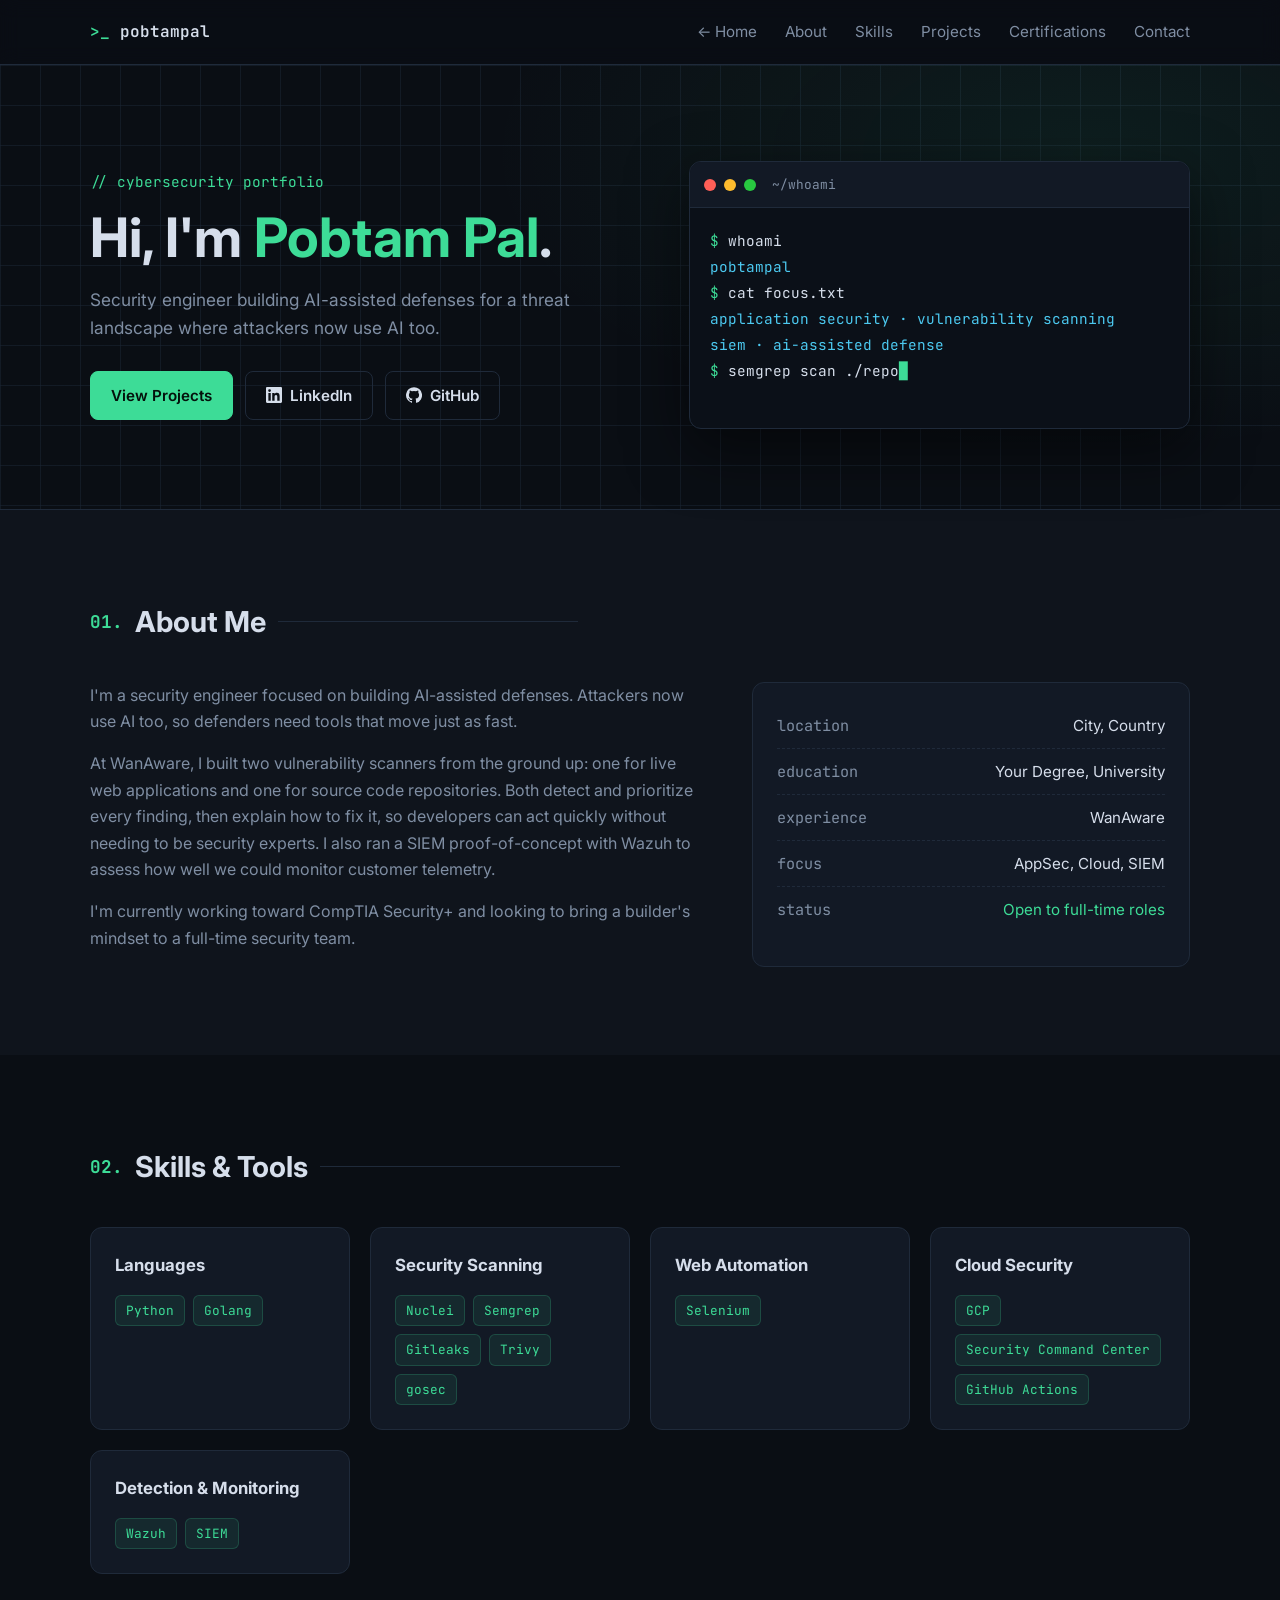
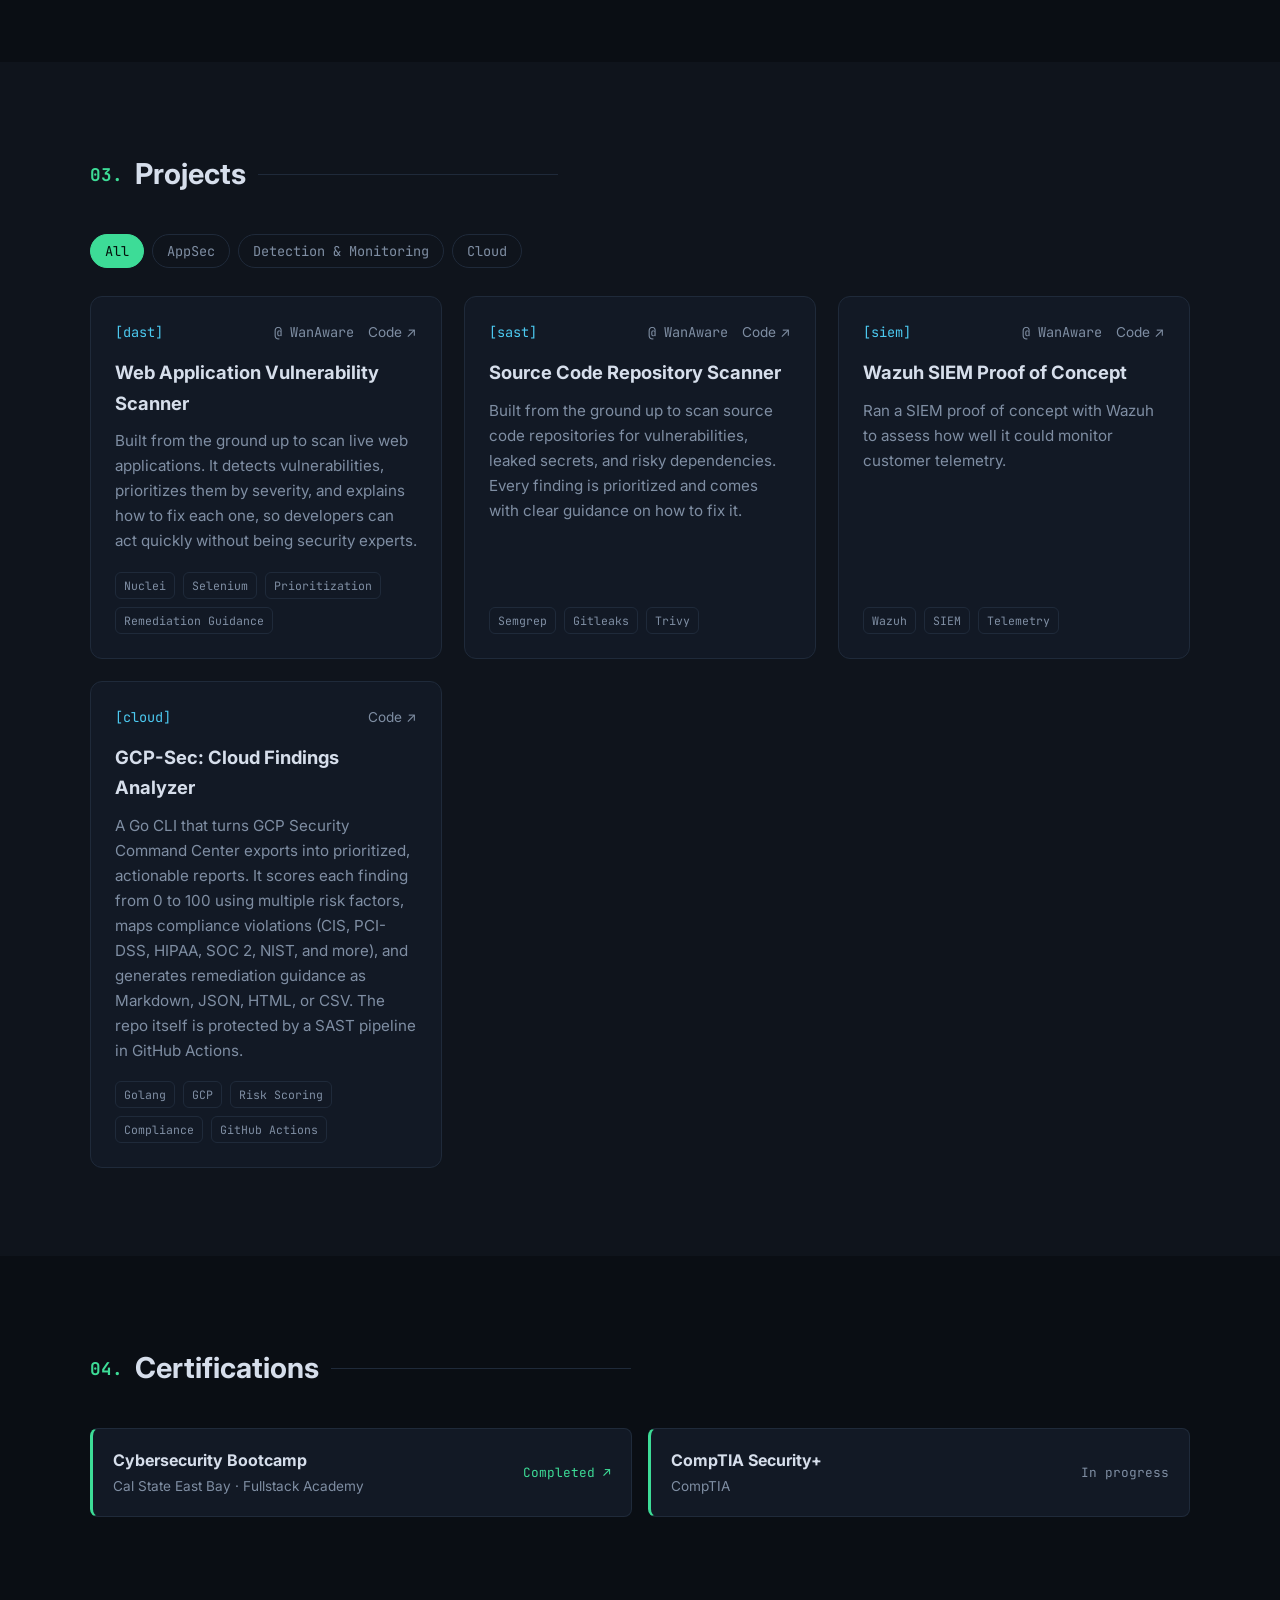
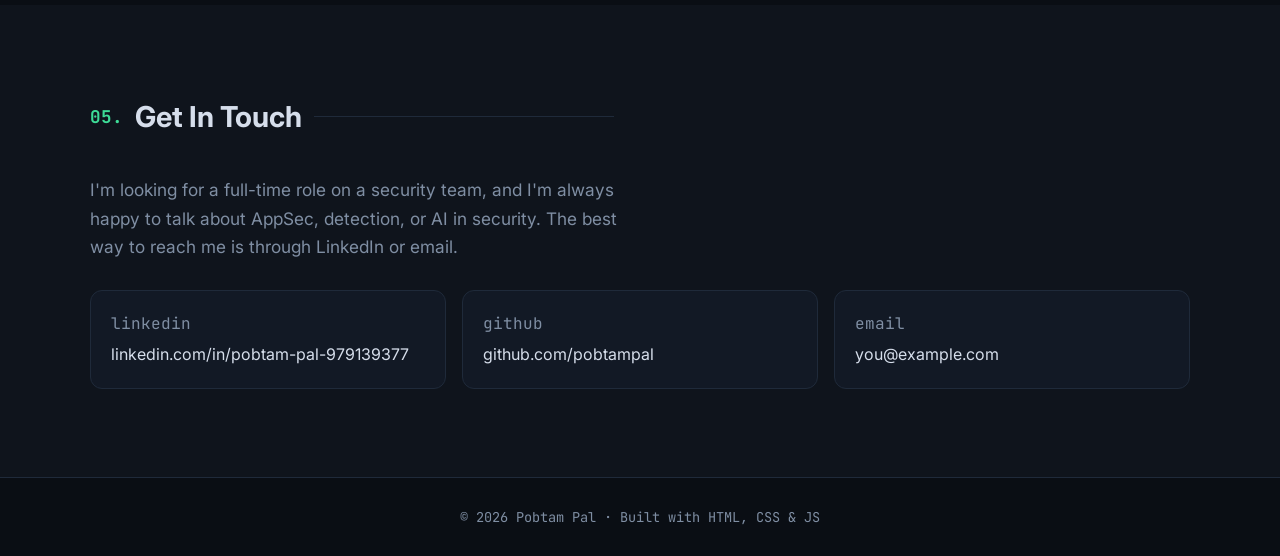
==== cybersecurity.html @ be3d8b1a "Add personal website and cybersecurity portfolio Co-Authored-By: Claude Opus 5.5 <noreply@anthropic." ====
<!DOCTYPE html>
<html lang="en">
<head>
  <meta charset="UTF-8" />
  <meta name="viewport" content="width=device-width, initial-scale=1.0" />
  <title>Pobtam Pal | Cybersecurity Portfolio</title>
  <meta name="description" content="Cybersecurity portfolio: projects in penetration testing, threat detection, and security engineering." />
  <link rel="preconnect" href="https://fonts.googleapis.com" />
  <link rel="preconnect" href="https://fonts.gstatic.com" crossorigin />
  <link href="https://fonts.googleapis.com/css2?family=Inter:wght@400;500;600;700&family=JetBrains+Mono:wght@400;600&display=swap" rel="stylesheet" />
  <link rel="stylesheet" href="styles.css" />
</head>
<body>

  <!-- ===================== NAVIGATION ===================== -->
  <header class="nav">
    <div class="container nav-inner">
      <a href="index.html" class="logo">&gt;_ <span>pobtampal</span></a>
      <button class="nav-toggle" aria-label="Toggle menu" aria-expanded="false">
        <span></span><span></span><span></span>
      </button>
      <nav class="nav-links">
        <a href="index.html">← Home</a>
        <a href="#about">About</a>
        <a href="#skills">Skills</a>
        <a href="#projects">Projects</a>
        <a href="#certs">Certifications</a>
        <a href="#contact">Contact</a>
      </nav>
    </div>
  </header>

  <main id="top">

    <!-- ===================== HERO ===================== -->
    <section class="hero">
      <div class="container hero-inner">
        <div class="hero-text">
          <p class="eyebrow mono">// cybersecurity portfolio</p>
          <h1>Hi, I'm <span class="accent">Pobtam Pal</span>.</h1>
          <p class="lead">
            Security engineer building AI-assisted defenses for a threat landscape
            where attackers now use AI too.
          </p>
          <div class="hero-actions">
            <a href="#projects" class="btn btn-primary">View Projects</a>
            <!-- TODO: Replace with your LinkedIn URL -->
            <a href="https://www.linkedin.com/in/pobtam-pal-979139377" class="btn btn-ghost" target="_blank" rel="noopener">
              <svg viewBox="0 0 24 24" aria-hidden="true"><path d="M20.45 20.45h-3.56v-5.57c0-1.33-.02-3.04-1.85-3.04-1.85 0-2.14 1.45-2.14 2.94v5.67H9.35V9h3.41v1.56h.05c.48-.9 1.64-1.85 3.37-1.85 3.6 0 4.27 2.37 4.27 5.46v6.28zM5.34 7.43a2.06 2.06 0 1 1 0-4.13 2.06 2.06 0 0 1 0 4.13zM7.12 20.45H3.56V9h3.56v11.45zM22.22 0H1.77C.79 0 0 .77 0 1.73v20.54C0 23.23.79 24 1.77 24h20.45c.98 0 1.78-.77 1.78-1.73V1.73C24 .77 23.2 0 22.22 0z"/></svg>
              LinkedIn
            </a>
            <!-- TODO: Replace with your GitHub URL -->
            <a href="https://github.com/pobtampal" class="btn btn-ghost" target="_blank" rel="noopener">
              <svg viewBox="0 0 24 24" aria-hidden="true"><path d="M12 .3a12 12 0 0 0-3.8 23.38c.6.12.83-.26.83-.57v-2c-3.34.73-4.04-1.61-4.04-1.61-.55-1.39-1.34-1.76-1.34-1.76-1.08-.74.09-.73.09-.73 1.2.09 1.83 1.24 1.83 1.24 1.07 1.83 2.8 1.3 3.49 1 .1-.78.42-1.31.76-1.61-2.67-.3-5.47-1.33-5.47-5.93 0-1.31.47-2.38 1.24-3.22-.14-.3-.54-1.52.1-3.18 0 0 1-.32 3.3 1.23a11.5 11.5 0 0 1 6 0c2.28-1.55 3.29-1.23 3.29-1.23.64 1.66.24 2.88.12 3.18a4.65 4.65 0 0 1 1.23 3.22c0 4.61-2.8 5.63-5.48 5.92.42.36.81 1.1.81 2.22v3.29c0 .32.21.7.82.58A12 12 0 0 0 12 .3"/></svg>
              GitHub
            </a>
          </div>
        </div>

        <div class="terminal" aria-hidden="true">
          <div class="terminal-bar">
            <span class="dot red"></span><span class="dot yellow"></span><span class="dot green"></span>
            <span class="terminal-title mono">~/whoami</span>
          </div>
          <pre class="terminal-body mono"><span class="prompt">$</span> whoami
<span class="out">pobtampal</span>
<span class="prompt">$</span> cat focus.txt
<span class="out">application security · vulnerability scanning
siem · ai-assisted defense</span>
<span class="prompt">$</span> <span class="typed" id="typed"></span><span class="cursor">█</span></pre>
        </div>
      </div>
    </section>

    <!-- ===================== ABOUT ===================== -->
    <section id="about" class="section">
      <div class="container">
        <h2 class="section-title"><span class="mono accent">01.</span> About Me</h2>
        <div class="about-grid">
          <div>
            <p>
              I'm a security engineer focused on building AI-assisted defenses. Attackers
              now use AI too, so defenders need tools that move just as fast.
            </p>
            <p>
              At WanAware, I built two vulnerability scanners from the ground up: one for
              live web applications and one for source code repositories. Both detect and
              prioritize every finding, then explain how to fix it, so developers can act
              quickly without needing to be security experts. I also ran a SIEM
              proof-of-concept with Wazuh to assess how well we could monitor customer
              telemetry.
            </p>
            <p>
              I'm currently working toward CompTIA Security+ and looking to bring a
              builder's mindset to a full-time security team.
            </p>
          </div>
          <ul class="facts">
            <!-- TODO: Fill in or delete the location and education rows -->
            <li><span class="mono muted">location</span> City, Country</li>
            <li><span class="mono muted">education</span> Your Degree, University</li>
            <li><span class="mono muted">experience</span> WanAware</li>
            <li><span class="mono muted">focus</span> AppSec, Cloud, SIEM</li>
            <li><span class="mono muted">status</span> <span class="accent">Open to full-time roles</span></li>
          </ul>
        </div>
      </div>
    </section>

    <!-- ===================== SKILLS ===================== -->
    <section id="skills" class="section">
      <div class="container">
        <h2 class="section-title"><span class="mono accent">02.</span> Skills &amp; Tools</h2>
        <div class="skills-grid">
          <div class="skill-card">
            <h3>Languages</h3>
            <ul class="tags">
              <li>Python</li><li>Golang</li>
            </ul>
          </div>
          <div class="skill-card">
            <h3>Security Scanning</h3>
            <ul class="tags">
              <li>Nuclei</li><li>Semgrep</li><li>Gitleaks</li><li>Trivy</li><li>gosec</li>
            </ul>
          </div>
          <div class="skill-card">
            <h3>Web Automation</h3>
            <ul class="tags">
              <li>Selenium</li>
            </ul>
          </div>
          <div class="skill-card">
            <h3>Cloud Security</h3>
            <ul class="tags">
              <li>GCP</li><li>Security Command Center</li><li>GitHub Actions</li>
            </ul>
          </div>
          <div class="skill-card">
            <h3>Detection &amp; Monitoring</h3>
            <ul class="tags">
              <li>Wazuh</li><li>SIEM</li>
            </ul>
          </div>
        </div>
      </div>
    </section>

    <!-- ===================== PROJECTS ===================== -->
    <section id="projects" class="section">
      <div class="container">
        <h2 class="section-title"><span class="mono accent">03.</span> Projects</h2>

        <!-- Filter buttons: data-filter must match a project's data-category -->
        <div class="filters">
          <button class="filter active" data-filter="all">All</button>
          <button class="filter" data-filter="appsec">AppSec</button>
          <button class="filter" data-filter="detection">Detection &amp; Monitoring</button>
          <button class="filter" data-filter="cloud">Cloud</button>
        </div>

        <div class="projects-grid">

          <!--
            ======== PROJECT CARD TEMPLATE ========
            Copy one <article> block below to add a new project.
            - data-category: appsec | detection | cloud  (used by the filter buttons;
              add a new button above if you create a new category)
            - To link code or a write-up, add inside .project-links:
              <a href="https://github.com/pobtampal/REPO" target="_blank" rel="noopener">Code ↗</a>
          -->

          <article class="project" data-category="appsec">
            <div class="project-head">
              <span class="project-icon mono">[dast]</span>
              <div class="project-links">
                <span class="mono muted">@ WanAware</span>
                <a href="https://github.com/pobtampal/nuclei-profiles-copy" target="_blank" rel="noopener" aria-label="Source code on GitHub">Code ↗</a>
              </div>
            </div>
            <h3>Web Application Vulnerability Scanner</h3>
            <p>
              Built from the ground up to scan live web applications. It detects
              vulnerabilities, prioritizes them by severity, and explains how to fix each
              one, so developers can act quickly without being security experts.
            </p>
            <ul class="tags small">
              <li>Nuclei</li><li>Selenium</li><li>Prioritization</li><li>Remediation Guidance</li>
            </ul>
          </article>

          <article class="project" data-category="appsec">
            <div class="project-head">
              <span class="project-icon mono">[sast]</span>
              <div class="project-links">
                <span class="mono muted">@ WanAware</span>
                <a href="https://github.com/pobtampal/vulnerabilityAI" target="_blank" rel="noopener" aria-label="Source code on GitHub">Code ↗</a>
              </div>
            </div>
            <h3>Source Code Repository Scanner</h3>
            <p>
              Built from the ground up to scan source code repositories for vulnerabilities,
              leaked secrets, and risky dependencies. Every finding is prioritized and comes
              with clear guidance on how to fix it.
            </p>
            <ul class="tags small">
              <li>Semgrep</li><li>Gitleaks</li><li>Trivy</li>
            </ul>
          </article>

          <article class="project" data-category="detection">
            <div class="project-head">
              <span class="project-icon mono">[siem]</span>
              <div class="project-links">
                <span class="mono muted">@ WanAware</span>
                <a href="https://github.com/pobtampal/wanaware-wazuh-poc" target="_blank" rel="noopener" aria-label="Source code on GitHub">Code ↗</a>
              </div>
            </div>
            <h3>Wazuh SIEM Proof of Concept</h3>
            <p>
              Ran a SIEM proof of concept with Wazuh to assess how well it could monitor
              customer telemetry.
            </p>
            <ul class="tags small">
              <li>Wazuh</li><li>SIEM</li><li>Telemetry</li>
            </ul>
          </article>

          <article class="project" data-category="cloud">
            <div class="project-head">
              <span class="project-icon mono">[cloud]</span>
              <div class="project-links">
                <a href="https://github.com/pobtampal/GCP-Sec" target="_blank" rel="noopener" aria-label="Source code on GitHub">Code ↗</a>
              </div>
            </div>
            <h3>GCP-Sec: Cloud Findings Analyzer</h3>
            <p>
              A Go CLI that turns GCP Security Command Center exports into prioritized,
              actionable reports. It scores each finding from 0 to 100 using multiple risk
              factors, maps compliance violations (CIS, PCI-DSS, HIPAA, SOC 2, NIST, and
              more), and generates remediation guidance as Markdown, JSON, HTML, or CSV.
              The repo itself is protected by a SAST pipeline in GitHub Actions.
            </p>
            <ul class="tags small">
              <li>Golang</li><li>GCP</li><li>Risk Scoring</li><li>Compliance</li><li>GitHub Actions</li>
            </ul>
          </article>

        </div>
      </div>
    </section>

    <!-- ===================== CERTIFICATIONS ===================== -->
    <section id="certs" class="section">
      <div class="container">
        <h2 class="section-title"><span class="mono accent">04.</span> Certifications</h2>
        <div class="certs-grid">
          <!-- Copy a .cert line to add more certifications -->
          <a href="certificates/cybersecurity-bootcamp-csueb.pdf" class="cert" target="_blank" rel="noopener">
            <span class="cert-text">
              <strong>Cybersecurity Bootcamp</strong>
              <span class="muted">Cal State East Bay · Fullstack Academy</span>
            </span>
            <span class="accent mono cert-status">Completed ↗</span>
          </a>
          <div class="cert">
            <span class="cert-text">
              <strong>CompTIA Security+</strong>
              <span class="muted">CompTIA</span>
            </span>
            <span class="muted mono cert-status">In progress</span>
          </div>
        </div>
      </div>
    </section>

    <!-- ===================== CONTACT ===================== -->
    <section id="contact" class="section contact">
      <div class="container">
        <h2 class="section-title"><span class="mono accent">05.</span> Get In Touch</h2>
        <p class="lead">
          I'm looking for a full-time role on a security team, and I'm always happy
          to talk about AppSec, detection, or AI in security. The best way to reach
          me is through LinkedIn or email.
        </p>
        <div class="contact-links">
          <!-- TODO: Replace placeholders with your links -->
          <a href="https://www.linkedin.com/in/pobtam-pal-979139377" class="contact-card" target="_blank" rel="noopener">
            <span class="mono muted">linkedin</span>
            <span>linkedin.com/in/pobtam-pal-979139377</span>
          </a>
          <a href="https://github.com/pobtampal" class="contact-card" target="_blank" rel="noopener">
            <span class="mono muted">github</span>
            <span>github.com/pobtampal</span>
          </a>
          <a href="mailto:you@example.com" class="contact-card">
            <span class="mono muted">email</span>
            <span>you@example.com</span>
          </a>
        </div>
      </div>
    </section>
  </main>

  <footer class="footer">
    <div class="container mono muted">
      © <span id="year"></span> Pobtam Pal · Built with HTML, CSS &amp; JS
    </div>
  </footer>

  <script src="script.js"></script>
</body>
</html>
---- styles.css ----
/* ===================== THEME ===================== */
:root {
  --bg: #0a0e14;
  --bg-alt: #0f141c;
  --card: #121925;
  --border: #1f2a3a;
  --text: #d6deeb;
  --muted: #7f8ea3;
  --accent: #3ddc97;      /* main accent (green) */
  --accent-2: #4cc9f0;    /* secondary accent (cyan) */
  --radius: 12px;
  --font: "Inter", system-ui, -apple-system, sans-serif;
  --mono: "JetBrains Mono", ui-monospace, Menlo, monospace;
}

*, *::before, *::after { box-sizing: border-box; }

html { scroll-behavior: smooth; scroll-padding-top: 72px; }

body {
  margin: 0;
  background: var(--bg);
  color: var(--text);
  font-family: var(--font);
  line-height: 1.65;
  -webkit-font-smoothing: antialiased;
}

a { color: inherit; text-decoration: none; }

.container { width: min(1100px, 100% - 32px); margin-inline: auto; }
.mono { font-family: var(--mono); }
.muted { color: var(--muted); }
.accent { color: var(--accent); }

/* ===================== NAV ===================== */
.nav {
  position: sticky; top: 0; z-index: 50;
  background: rgba(10, 14, 20, 0.85);
  backdrop-filter: blur(10px);
  border-bottom: 1px solid var(--border);
}
.nav-inner { display: flex; align-items: center; justify-content: space-between; height: 64px; }
.logo { font-family: var(--mono); font-weight: 600; color: var(--accent); }
.logo span { color: var(--text); }
.nav-links { display: flex; gap: 28px; font-size: 0.95rem; }
.nav-links a { color: var(--muted); transition: color .2s; }
.nav-links a:hover { color: var(--accent); }

.nav-toggle { display: none; background: none; border: 0; cursor: pointer; padding: 8px; }
.nav-toggle span { display: block; width: 22px; height: 2px; background: var(--text); margin: 5px 0; transition: .3s; }

/* ===================== BUTTONS ===================== */
.btn {
  display: inline-flex; align-items: center; gap: 8px;
  padding: 11px 20px; border-radius: 8px;
  font-weight: 600; font-size: 0.95rem;
  border: 1px solid var(--border);
  transition: transform .15s, border-color .2s, background .2s, color .2s;
}
.btn svg { width: 16px; height: 16px; fill: currentColor; }
.btn:hover { transform: translateY(-2px); }
.btn-primary { background: var(--accent); color: #04110b; border-color: var(--accent); }
.btn-primary:hover { background: #5be8ab; }
.btn-ghost:hover { border-color: var(--accent); color: var(--accent); }

/* ===================== HERO ===================== */
.hero {
  padding: 96px 0 80px;
  background:
    radial-gradient(600px 300px at 85% 20%, rgba(61, 220, 151, 0.08), transparent),
    linear-gradient(rgba(31, 42, 58, 0.45) 1px, transparent 1px) 0 0 / 40px 40px,
    linear-gradient(90deg, rgba(31, 42, 58, 0.45) 1px, transparent 1px) 0 0 / 40px 40px;
  background-color: var(--bg);
  border-bottom: 1px solid var(--border);
}
.hero-inner { display: grid; grid-template-columns: 1.1fr 1fr; gap: 48px; align-items: center; }
.eyebrow { color: var(--accent); font-size: 0.9rem; margin: 0 0 12px; }
.hero h1 { font-size: clamp(2.2rem, 5vw, 3.4rem); line-height: 1.15; margin: 0 0 16px; }
.lead { color: var(--muted); font-size: 1.08rem; max-width: 560px; }
.hero-actions { display: flex; flex-wrap: wrap; gap: 12px; margin-top: 28px; }

/* Terminal window */
.terminal {
  background: #0b1018; border: 1px solid var(--border);
  border-radius: var(--radius); overflow: hidden;
  box-shadow: 0 20px 60px rgba(0, 0, 0, 0.5);
}
.terminal-bar { display: flex; align-items: center; gap: 8px; padding: 12px 14px; background: var(--card); border-bottom: 1px solid var(--border); }
.dot { width: 12px; height: 12px; border-radius: 50%; }
.dot.red { background: #ff5f57; } .dot.yellow { background: #febc2e; } .dot.green { background: #28c840; }
.terminal-title { margin-left: 8px; font-size: 0.8rem; color: var(--muted); }
.terminal-body { margin: 0; padding: 20px; font-size: 0.9rem; line-height: 1.8; white-space: pre-wrap; min-height: 220px; }
.prompt { color: var(--accent); }
.out { color: var(--accent-2); }
.cursor { color: var(--accent); animation: blink 1s steps(1) infinite; }
@keyframes blink { 50% { opacity: 0; } }

/* ===================== SECTIONS ===================== */
.section { padding: 88px 0; }
.section:nth-of-type(even) { background: var(--bg-alt); }
.section-title { font-size: 1.8rem; margin: 0 0 36px; display: flex; align-items: center; gap: 12px; }
.section-title::after { content: ""; flex: 1; height: 1px; background: var(--border); max-width: 300px; }
.section-title .mono { font-size: 1.1rem; }

/* About */
.about-grid { display: grid; grid-template-columns: 1.4fr 1fr; gap: 48px; }
.about-grid p { margin-top: 0; color: var(--muted); }
.facts { list-style: none; padding: 20px 24px; margin: 0; background: var(--card); border: 1px solid var(--border); border-radius: var(--radius); }
.facts li { display: flex; justify-content: space-between; gap: 16px; padding: 10px 0; border-bottom: 1px dashed var(--border); font-size: 0.95rem; }
.facts li:last-child { border-bottom: 0; }

/* Tags */
.tags { list-style: none; padding: 0; margin: 0; display: flex; flex-wrap: wrap; gap: 8px; }
.tags li {
  font-family: var(--mono); font-size: 0.8rem;
  padding: 4px 10px; border-radius: 6px;
  background: rgba(61, 220, 151, 0.08); color: var(--accent);
  border: 1px solid rgba(61, 220, 151, 0.2);
}
.tags.small li { font-size: 0.72rem; padding: 3px 8px; background: transparent; color: var(--muted); border-color: var(--border); }

/* Skills */
.skills-grid { display: grid; grid-template-columns: repeat(auto-fit, minmax(230px, 1fr)); gap: 20px; }
.skill-card { background: var(--card); border: 1px solid var(--border); border-radius: var(--radius); padding: 24px; }
.skill-card h3 { margin: 0 0 16px; font-size: 1.05rem; }

/* Projects */
.filters { display: flex; flex-wrap: wrap; gap: 8px; margin-bottom: 28px; }
.filter {
  font-family: var(--mono); font-size: 0.85rem; cursor: pointer;
  padding: 7px 14px; border-radius: 999px;
  background: transparent; color: var(--muted); border: 1px solid var(--border);
  transition: .2s;
}
.filter:hover { color: var(--text); border-color: var(--muted); }
.filter.active { background: var(--accent); color: #04110b; border-color: var(--accent); }

.projects-grid { display: grid; grid-template-columns: repeat(auto-fill, minmax(310px, 1fr)); gap: 22px; }
.project {
  display: flex; flex-direction: column;
  background: var(--card); border: 1px solid var(--border); border-radius: var(--radius);
  padding: 24px; transition: transform .2s, border-color .2s;
}
.project:hover { transform: translateY(-4px); border-color: rgba(61, 220, 151, 0.45); }
.project.hidden { display: none; }
.project-head { display: flex; justify-content: space-between; align-items: center; margin-bottom: 14px; }
.project-icon { color: var(--accent-2); font-size: 0.85rem; }
.project-links { display: flex; gap: 14px; font-size: 0.85rem; }
.project-links a { color: var(--muted); }
.project-links a:hover { color: var(--accent); }
.project h3 { margin: 0 0 10px; font-size: 1.15rem; }
.project p { margin: 0 0 18px; color: var(--muted); font-size: 0.95rem; flex: 1; }

/* Certifications */
.certs-grid { display: grid; grid-template-columns: repeat(auto-fit, minmax(300px, 1fr)); gap: 16px; }
.cert { display: flex; justify-content: space-between; align-items: center; gap: 12px; background: var(--card); border: 1px solid var(--border); border-left: 3px solid var(--accent); border-radius: 8px; padding: 18px 20px; }
a.cert { transition: border-color .2s, transform .2s; }
a.cert:hover { border-color: var(--accent); transform: translateY(-2px); }
.cert-text { display: flex; flex-direction: column; gap: 2px; }
.cert-text .muted { font-size: 0.85rem; }
.cert-status { font-size: 0.8rem; white-space: nowrap; }

/* Contact */
.contact-links { display: grid; grid-template-columns: repeat(auto-fit, minmax(260px, 1fr)); gap: 16px; margin-top: 28px; }
.contact-card {
  display: flex; flex-direction: column; gap: 4px;
  background: var(--card); border: 1px solid var(--border); border-radius: var(--radius);
  padding: 20px; transition: border-color .2s, transform .2s;
  overflow-wrap: anywhere;
}
.contact-card:hover { border-color: var(--accent); transform: translateY(-2px); }

/* Footer */
.footer { padding: 28px 0; border-top: 1px solid var(--border); text-align: center; font-size: 0.85rem; }

/* Reveal animation */
.reveal { opacity: 0; transform: translateY(16px); transition: opacity .6s ease, transform .6s ease; }
.reveal.visible { opacity: 1; transform: none; }

@media (prefers-reduced-motion: reduce) {
  html { scroll-behavior: auto; }
  .reveal { opacity: 1; transform: none; transition: none; }
  .cursor { animation: none; }
}

/* ===================== RESPONSIVE ===================== */
@media (max-width: 860px) {
  .hero { padding: 64px 0; }
  .hero-inner, .about-grid { grid-template-columns: 1fr; }
  .nav-toggle { display: block; }
  .nav-links {
    position: absolute; top: 64px; left: 0; right: 0;
    flex-direction: column; gap: 0;
    background: var(--bg-alt); border-bottom: 1px solid var(--border);
    max-height: 0; overflow: hidden; transition: max-height .3s ease;
  }
  .nav-links a { padding: 14px 16px; border-top: 1px solid var(--border); }
  .nav-links.open { max-height: 400px; }
  .projects-grid { grid-template-columns: 1fr; }
}
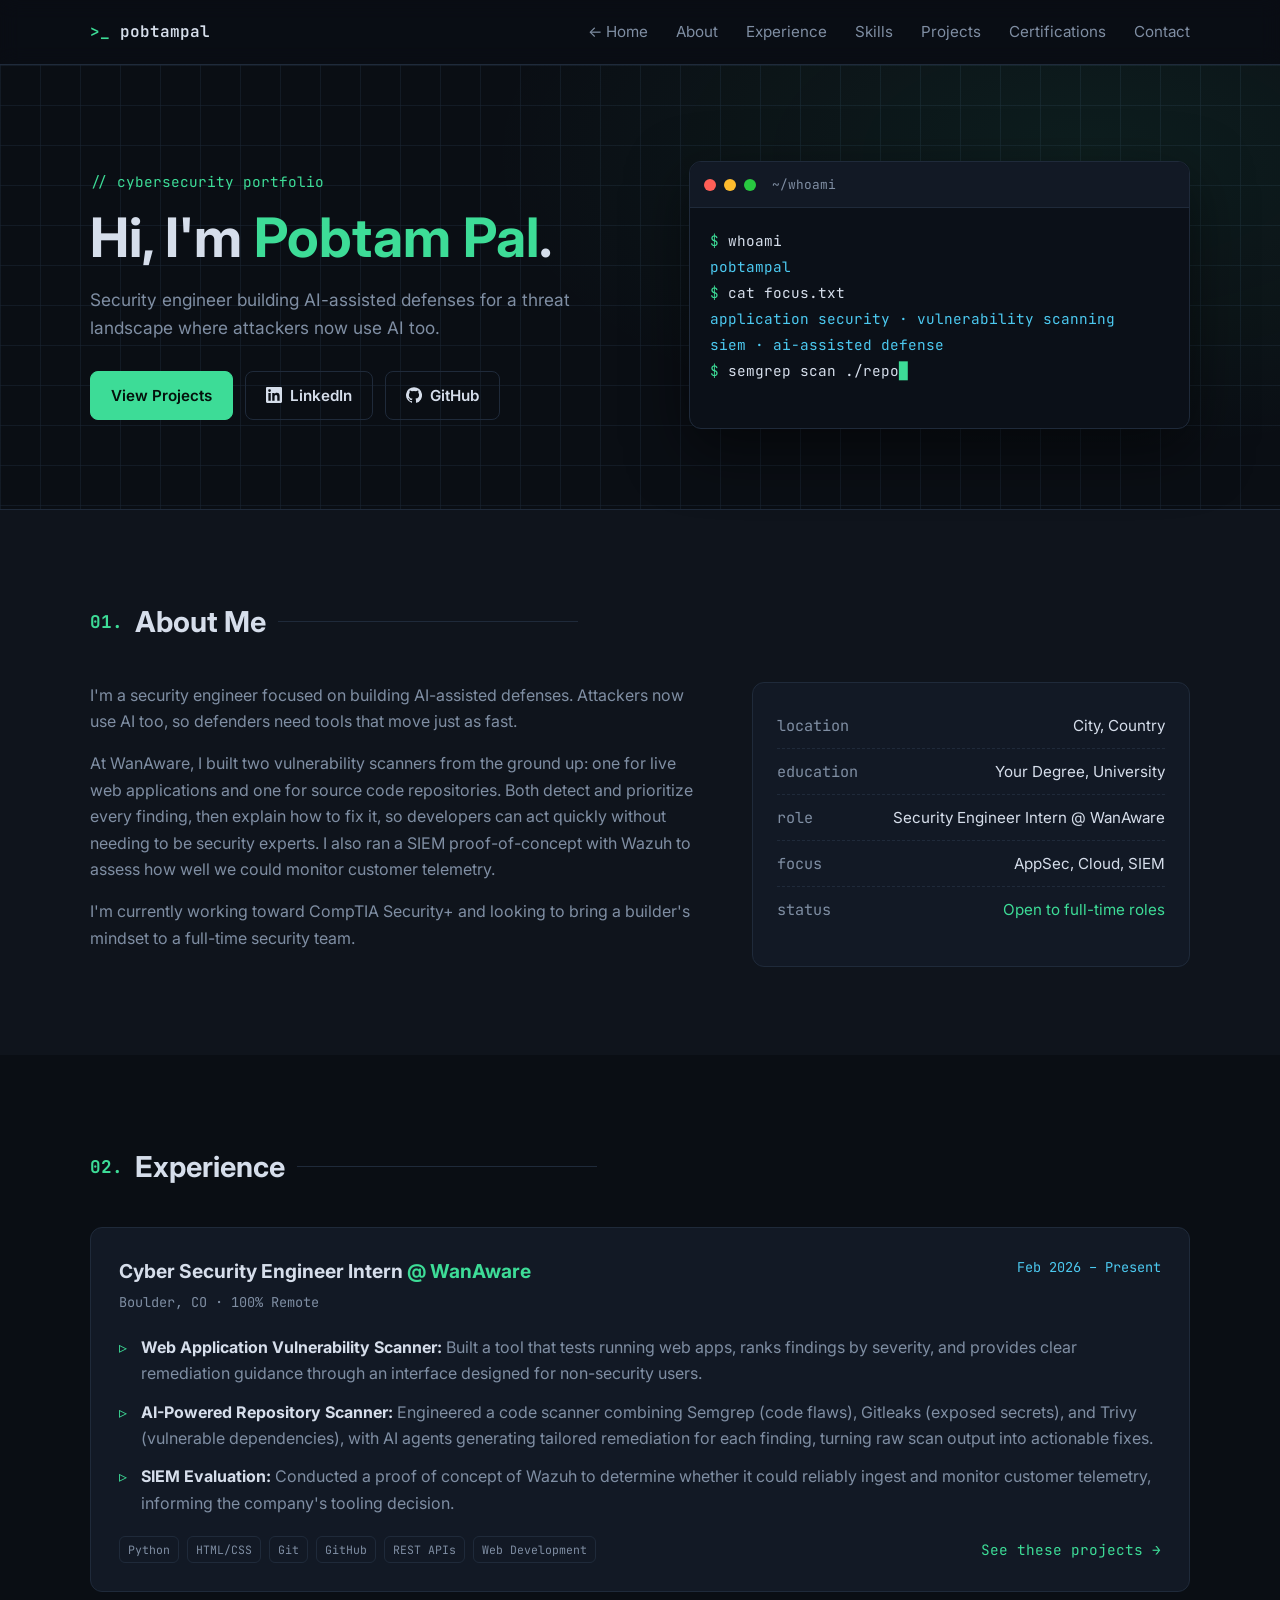
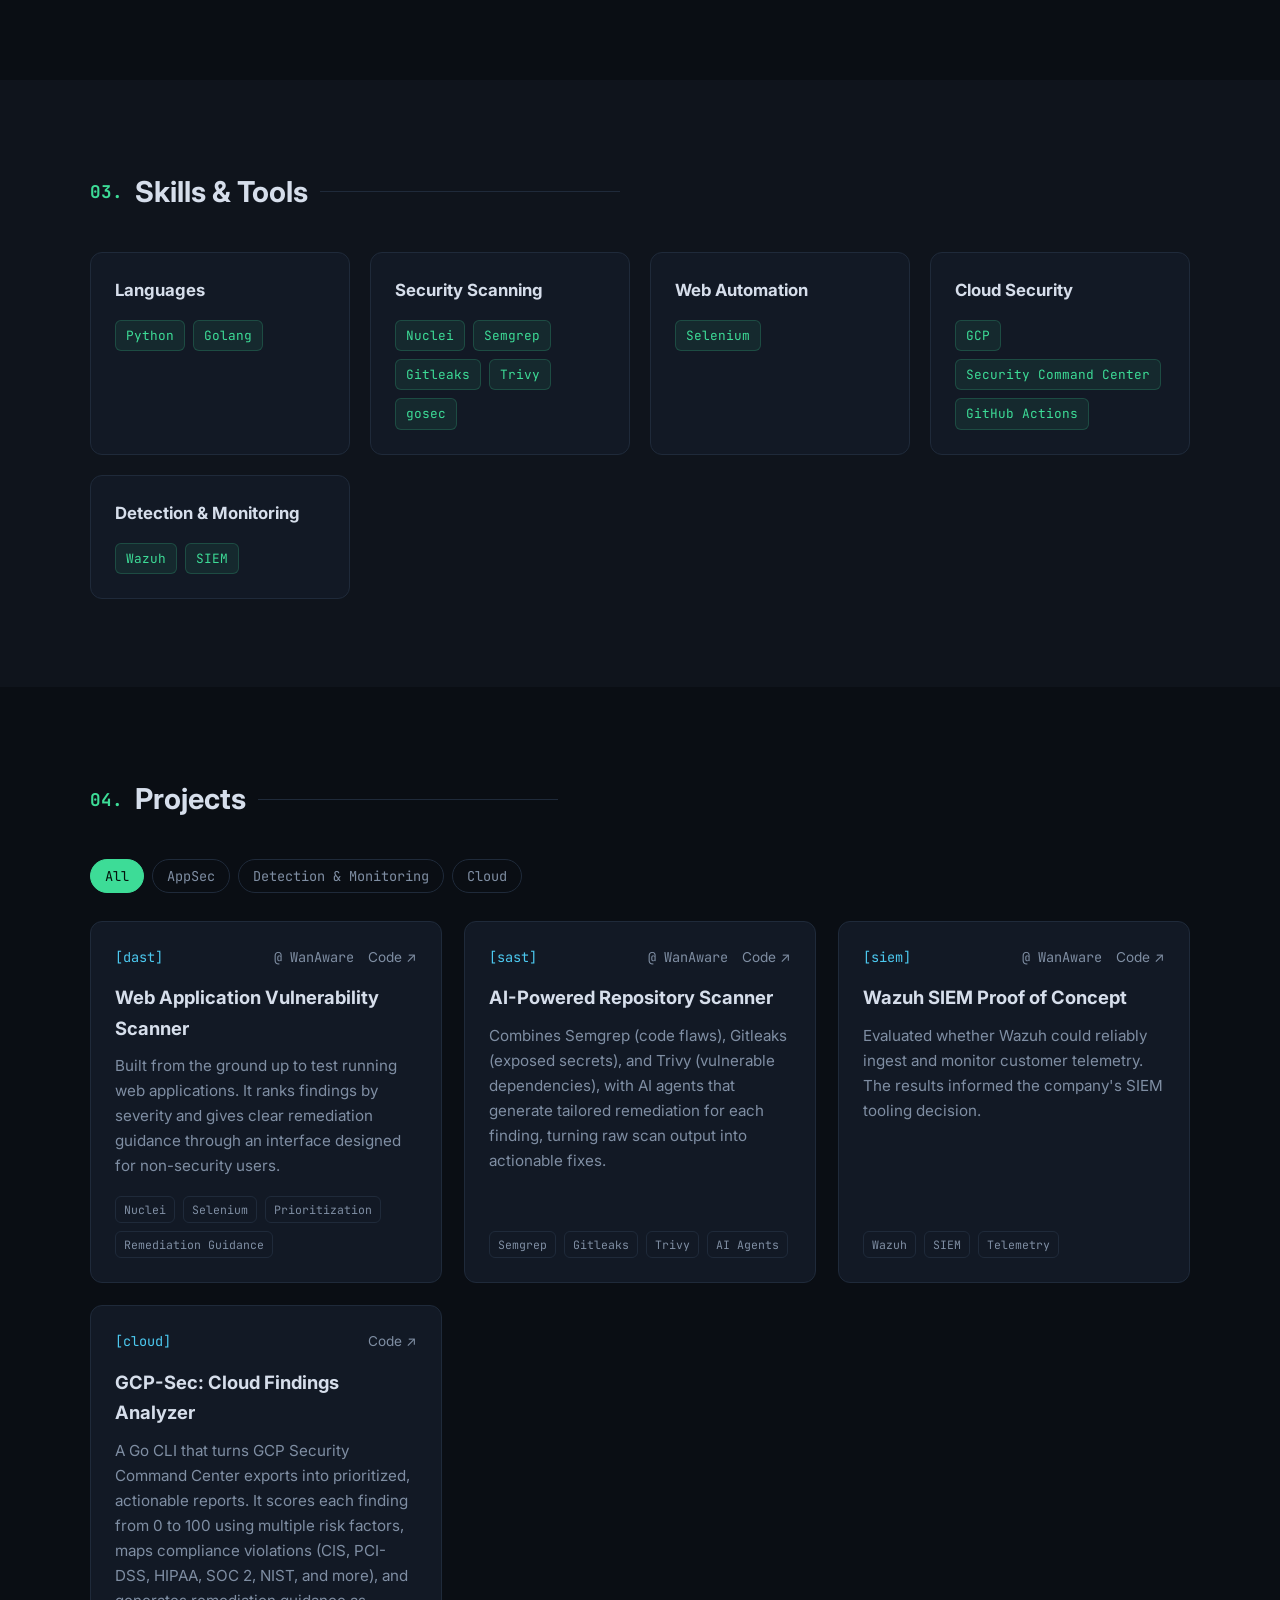
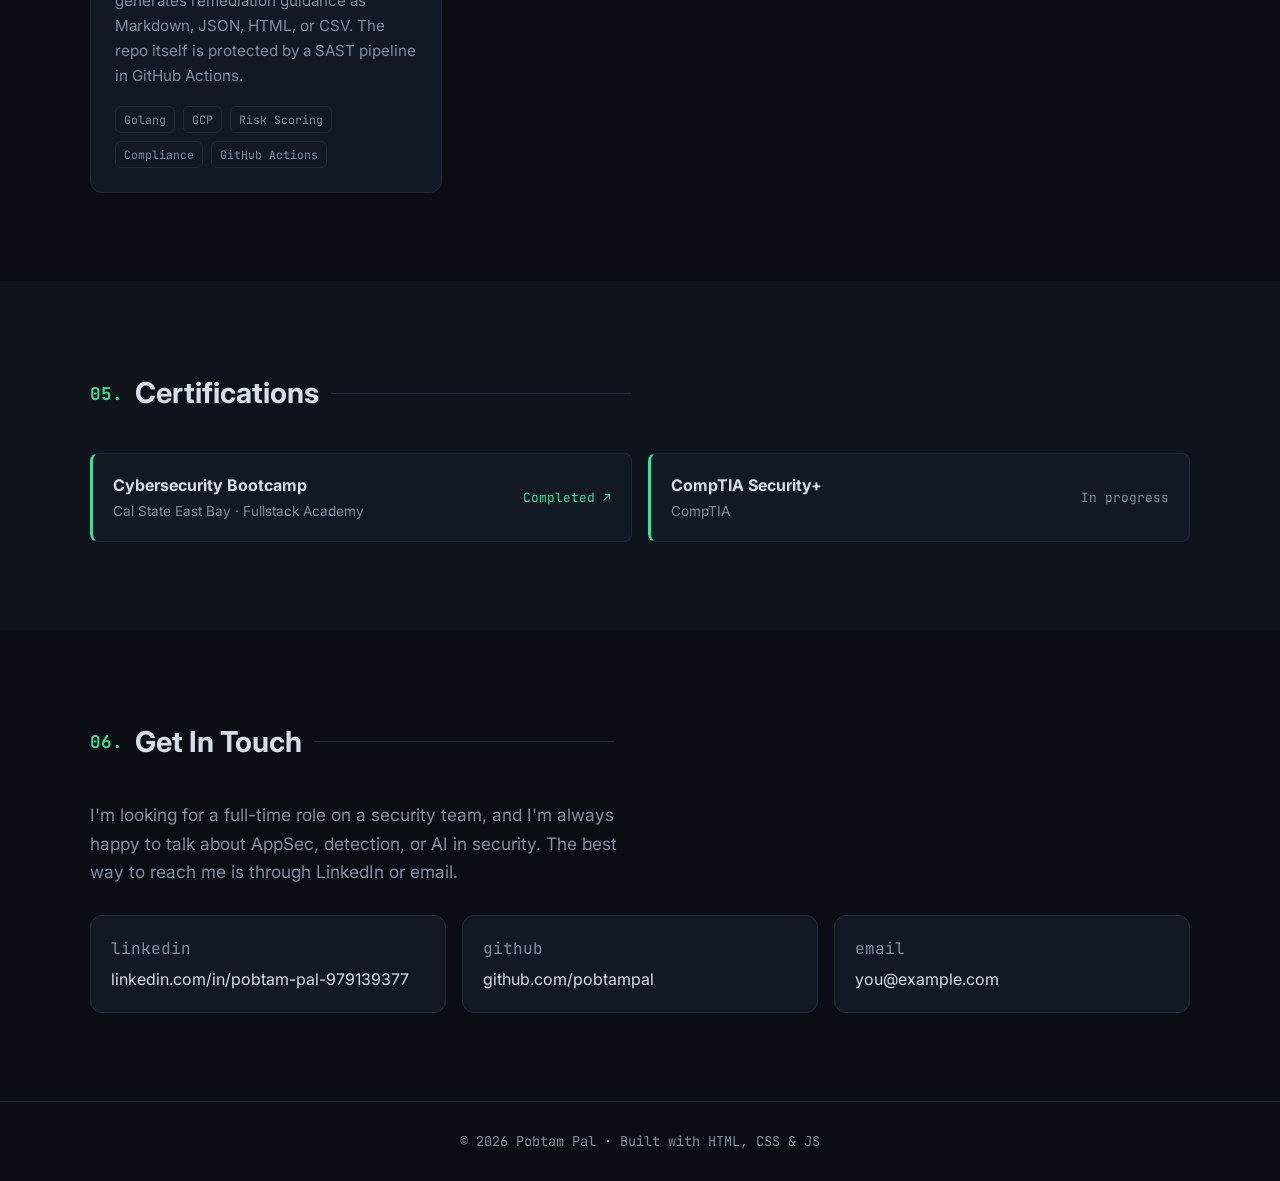
==== commit 10aed1fd: "Add Experience section and align project descriptions - New Experience section after About Me with t" ====
--- a/cybersecurity.html
+++ b/cybersecurity.html
@@ -22,6 +22,7 @@
       <nav class="nav-links">
         <a href="index.html">← Home</a>
         <a href="#about">About</a>
+        <a href="#experience">Experience</a>
         <a href="#skills">Skills</a>
         <a href="#projects">Projects</a>
         <a href="#certs">Certifications</a>
@@ -99,7 +100,7 @@
             <!-- TODO: Fill in or delete the location and education rows -->
             <li><span class="mono muted">location</span> City, Country</li>
             <li><span class="mono muted">education</span> Your Degree, University</li>
-            <li><span class="mono muted">experience</span> WanAware</li>
+            <li><span class="mono muted">role</span> Security Engineer Intern @ WanAware</li>
             <li><span class="mono muted">focus</span> AppSec, Cloud, SIEM</li>
             <li><span class="mono muted">status</span> <span class="accent">Open to full-time roles</span></li>
           </ul>
@@ -107,10 +108,52 @@
       </div>
     </section>
 
+    <!-- ===================== EXPERIENCE ===================== -->
+    <section id="experience" class="section">
+      <div class="container">
+        <h2 class="section-title"><span class="mono accent">02.</span> Experience</h2>
+
+        <!-- Copy one <article class="job"> block to add another role -->
+        <article class="job">
+          <div class="job-head">
+            <div>
+              <h3>Cyber Security Engineer Intern <span class="accent">@ WanAware</span></h3>
+              <p class="job-meta mono muted">Boulder, CO · 100% Remote</p>
+            </div>
+            <span class="job-dates mono">Feb 2026 – Present</span>
+          </div>
+          <ul class="job-points">
+            <li>
+              <strong>Web Application Vulnerability Scanner:</strong> Built a tool that tests
+              running web apps, ranks findings by severity, and provides clear remediation
+              guidance through an interface designed for non-security users.
+            </li>
+            <li>
+              <strong>AI-Powered Repository Scanner:</strong> Engineered a code scanner
+              combining Semgrep (code flaws), Gitleaks (exposed secrets), and Trivy
+              (vulnerable dependencies), with AI agents generating tailored remediation for
+              each finding, turning raw scan output into actionable fixes.
+            </li>
+            <li>
+              <strong>SIEM Evaluation:</strong> Conducted a proof of concept of Wazuh to
+              determine whether it could reliably ingest and monitor customer telemetry,
+              informing the company's tooling decision.
+            </li>
+          </ul>
+          <div class="job-foot">
+            <ul class="tags small">
+              <li>Python</li><li>HTML/CSS</li><li>Git</li><li>GitHub</li><li>REST APIs</li><li>Web Development</li>
+            </ul>
+            <a href="#projects" class="job-link mono">See these projects →</a>
+          </div>
+        </article>
+      </div>
+    </section>
+
     <!-- ===================== SKILLS ===================== -->
     <section id="skills" class="section">
       <div class="container">
-        <h2 class="section-title"><span class="mono accent">02.</span> Skills &amp; Tools</h2>
+        <h2 class="section-title"><span class="mono accent">03.</span> Skills &amp; Tools</h2>
         <div class="skills-grid">
           <div class="skill-card">
             <h3>Languages</h3>
@@ -149,7 +192,7 @@
     <!-- ===================== PROJECTS ===================== -->
     <section id="projects" class="section">
       <div class="container">
-        <h2 class="section-title"><span class="mono accent">03.</span> Projects</h2>
+        <h2 class="section-title"><span class="mono accent">04.</span> Projects</h2>
 
         <!-- Filter buttons: data-filter must match a project's data-category -->
         <div class="filters">
@@ -180,9 +223,9 @@
             </div>
             <h3>Web Application Vulnerability Scanner</h3>
             <p>
-              Built from the ground up to scan live web applications. It detects
-              vulnerabilities, prioritizes them by severity, and explains how to fix each
-              one, so developers can act quickly without being security experts.
+              Built from the ground up to test running web applications. It ranks
+              findings by severity and gives clear remediation guidance through an
+              interface designed for non-security users.
             </p>
             <ul class="tags small">
               <li>Nuclei</li><li>Selenium</li><li>Prioritization</li><li>Remediation Guidance</li>
@@ -197,14 +240,14 @@
                 <a href="https://github.com/pobtampal/vulnerabilityAI" target="_blank" rel="noopener" aria-label="Source code on GitHub">Code ↗</a>
               </div>
             </div>
-            <h3>Source Code Repository Scanner</h3>
-            <p>
-              Built from the ground up to scan source code repositories for vulnerabilities,
-              leaked secrets, and risky dependencies. Every finding is prioritized and comes
-              with clear guidance on how to fix it.
-            </p>
-            <ul class="tags small">
-              <li>Semgrep</li><li>Gitleaks</li><li>Trivy</li>
+            <h3>AI-Powered Repository Scanner</h3>
+            <p>
+              Combines Semgrep (code flaws), Gitleaks (exposed secrets), and Trivy
+              (vulnerable dependencies), with AI agents that generate tailored remediation
+              for each finding, turning raw scan output into actionable fixes.
+            </p>
+            <ul class="tags small">
+              <li>Semgrep</li><li>Gitleaks</li><li>Trivy</li><li>AI Agents</li>
             </ul>
           </article>
 
@@ -218,8 +261,8 @@
             </div>
             <h3>Wazuh SIEM Proof of Concept</h3>
             <p>
-              Ran a SIEM proof of concept with Wazuh to assess how well it could monitor
-              customer telemetry.
+              Evaluated whether Wazuh could reliably ingest and monitor customer
+              telemetry. The results informed the company's SIEM tooling decision.
             </p>
             <ul class="tags small">
               <li>Wazuh</li><li>SIEM</li><li>Telemetry</li>
@@ -253,7 +296,7 @@
     <!-- ===================== CERTIFICATIONS ===================== -->
     <section id="certs" class="section">
       <div class="container">
-        <h2 class="section-title"><span class="mono accent">04.</span> Certifications</h2>
+        <h2 class="section-title"><span class="mono accent">05.</span> Certifications</h2>
         <div class="certs-grid">
           <!-- Copy a .cert line to add more certifications -->
           <a href="certificates/cybersecurity-bootcamp-csueb.pdf" class="cert" target="_blank" rel="noopener">
@@ -277,7 +320,7 @@
     <!-- ===================== CONTACT ===================== -->
     <section id="contact" class="section contact">
       <div class="container">
-        <h2 class="section-title"><span class="mono accent">05.</span> Get In Touch</h2>
+        <h2 class="section-title"><span class="mono accent">06.</span> Get In Touch</h2>
         <p class="lead">
           I'm looking for a full-time role on a security team, and I'm always happy
           to talk about AppSec, detection, or AI in security. The best way to reach
--- a/styles.css
+++ b/styles.css
@@ -119,6 +119,20 @@
   border: 1px solid rgba(61, 220, 151, 0.2);
 }
 .tags.small li { font-size: 0.72rem; padding: 3px 8px; background: transparent; color: var(--muted); border-color: var(--border); }
+
+/* Experience */
+.job { background: var(--card); border: 1px solid var(--border); border-radius: var(--radius); padding: 28px; }
+.job-head { display: flex; justify-content: space-between; align-items: flex-start; gap: 16px; flex-wrap: wrap; }
+.job h3 { margin: 0; font-size: 1.2rem; }
+.job-meta { margin: 4px 0 0; font-size: 0.85rem; }
+.job-dates { font-size: 0.85rem; color: var(--accent-2); white-space: nowrap; }
+.job-points { list-style: none; padding: 0; margin: 20px 0; }
+.job-points li { position: relative; padding-left: 22px; margin-bottom: 12px; color: var(--muted); }
+.job-points li::before { content: "▹"; position: absolute; left: 0; color: var(--accent); }
+.job-points strong { color: var(--text); }
+.job-foot { display: flex; justify-content: space-between; align-items: center; gap: 16px; flex-wrap: wrap; }
+.job-link { color: var(--accent); font-size: 0.9rem; white-space: nowrap; }
+.job-link:hover { text-decoration: underline; }
 
 /* Skills */
 .skills-grid { display: grid; grid-template-columns: repeat(auto-fit, minmax(230px, 1fr)); gap: 20px; }
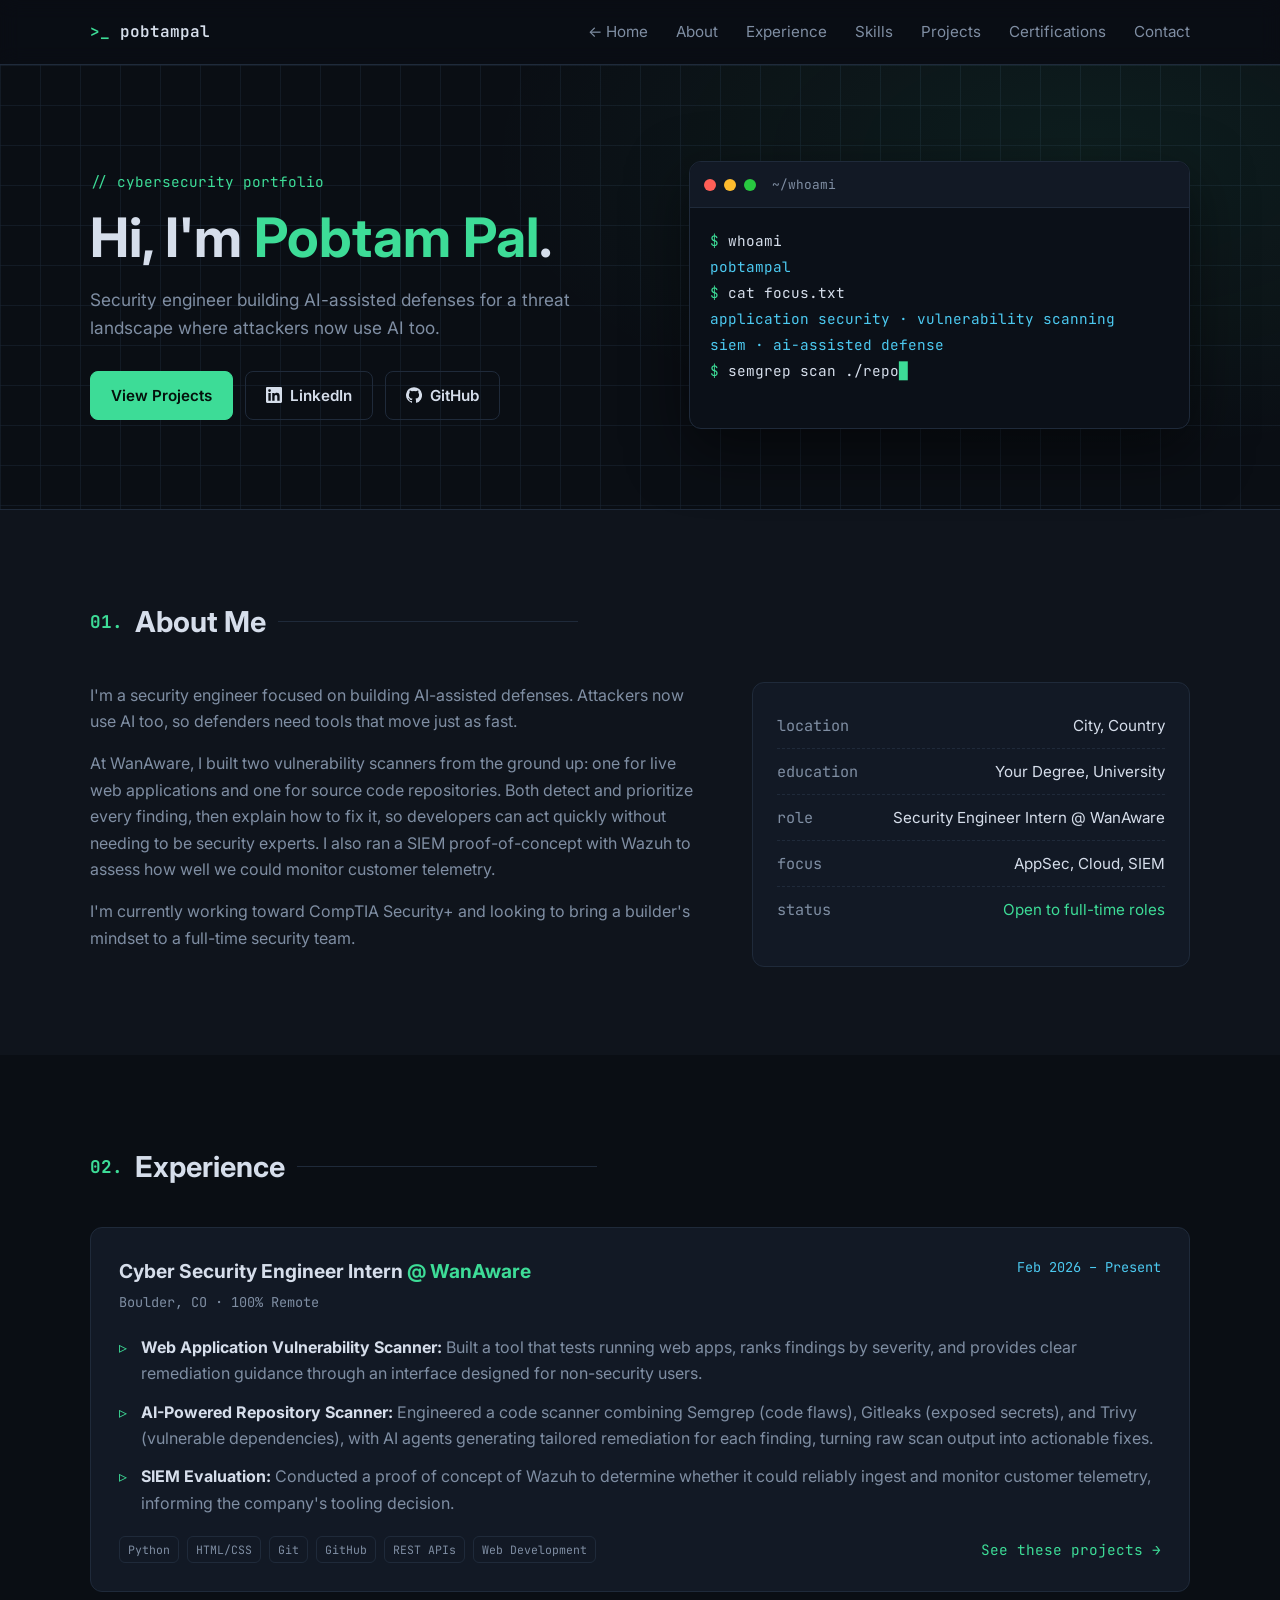
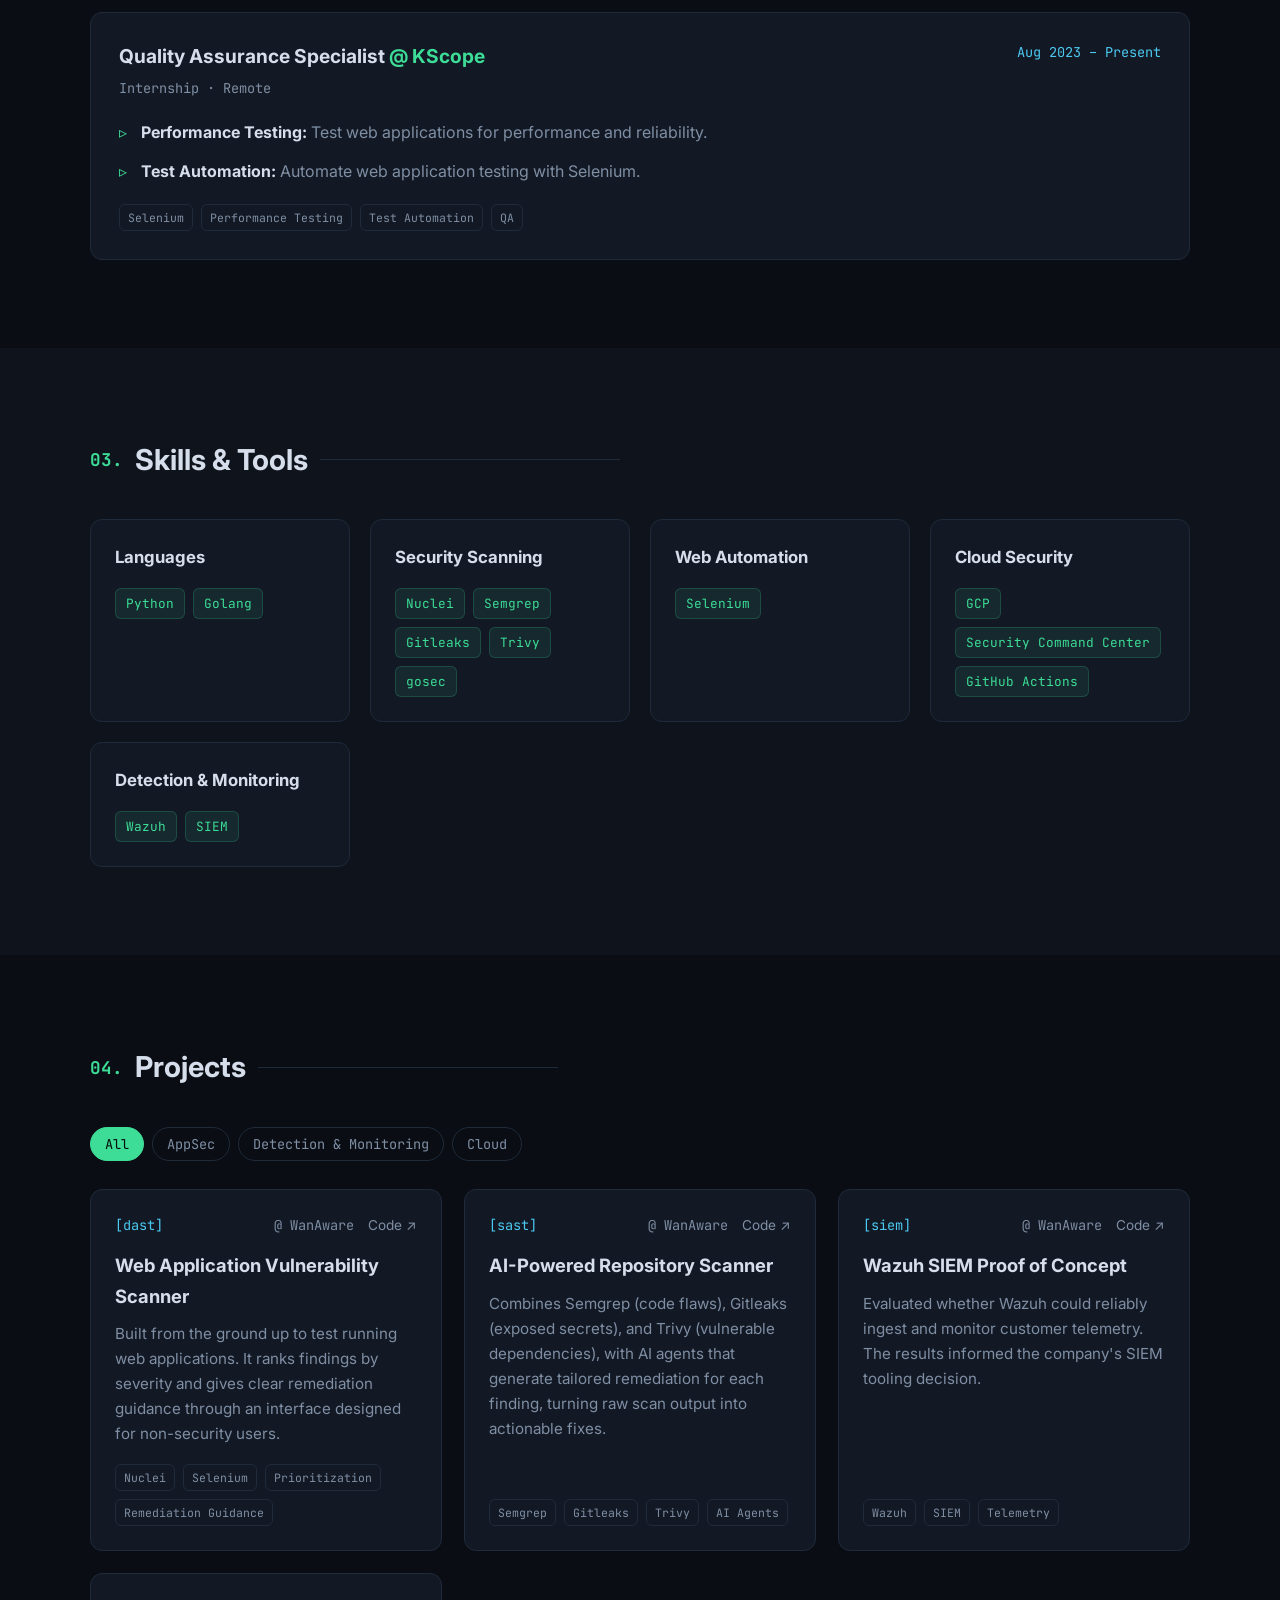
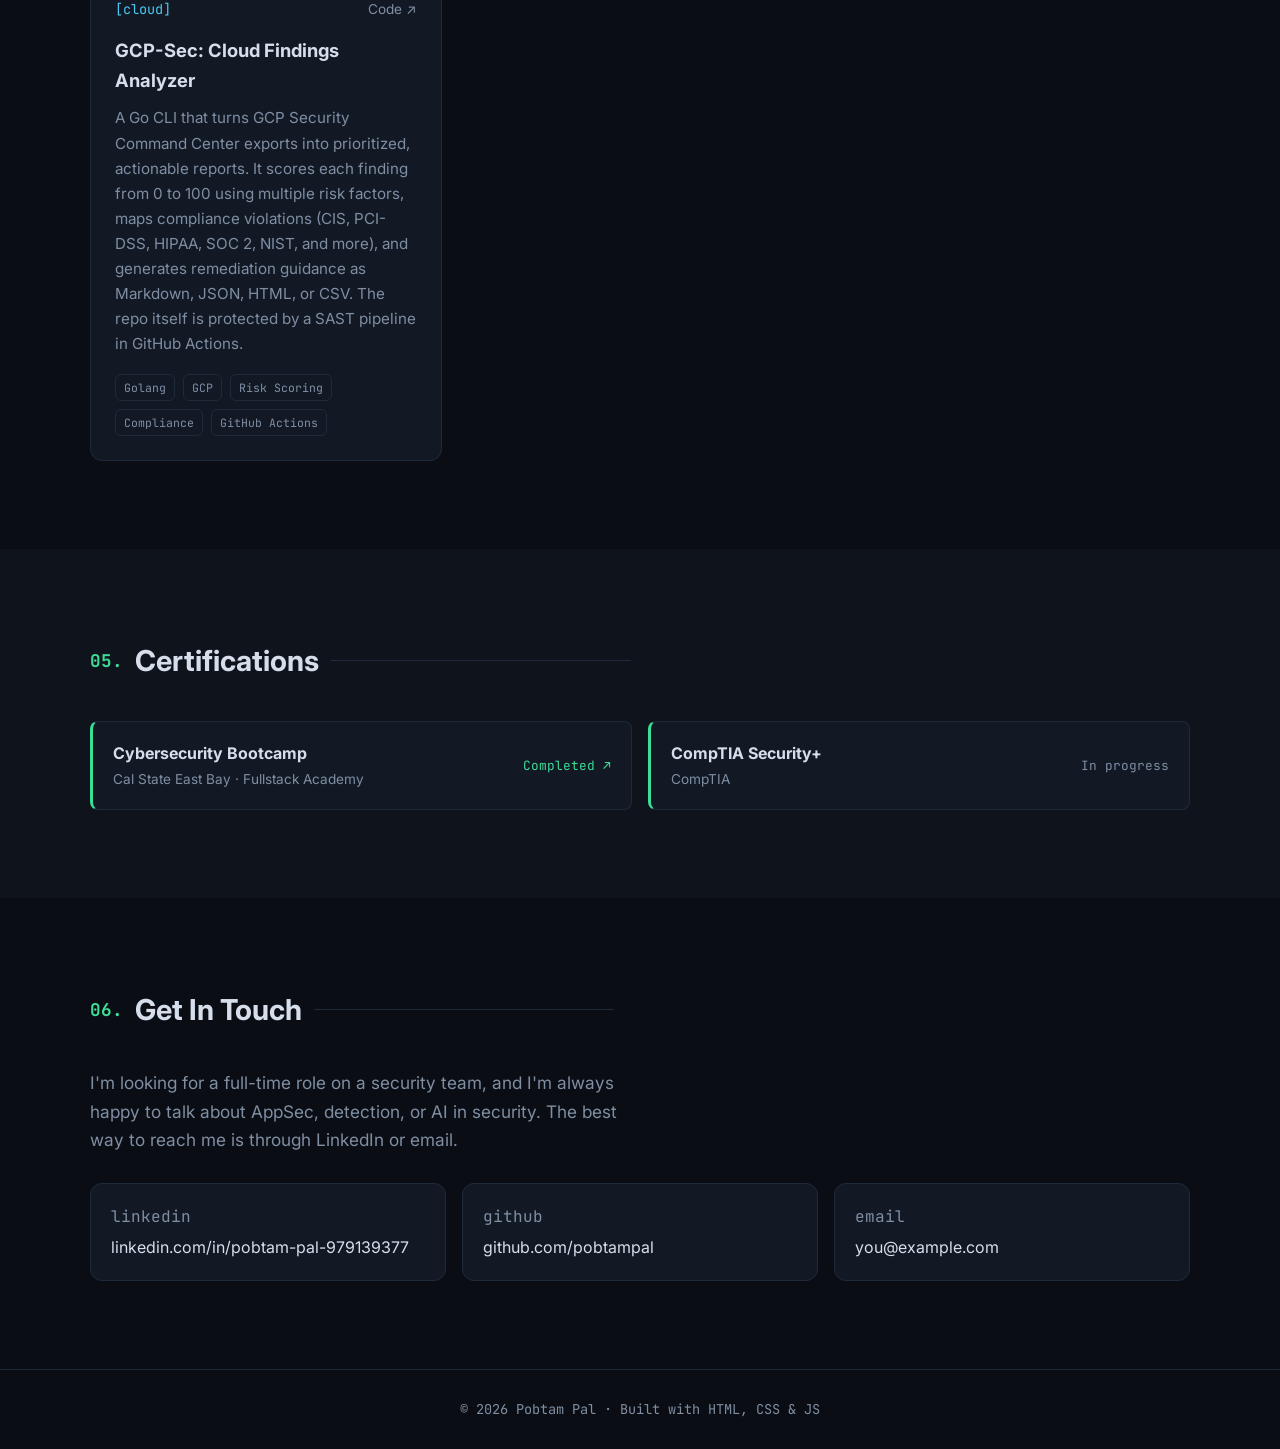
==== commit 5144705a: "Add KScope QA internship to Experience section Co-Authored-By: Claude Opus 5.5 <noreply@anthropic.co" ====
--- a/cybersecurity.html
+++ b/cybersecurity.html
@@ -147,6 +147,30 @@
             <a href="#projects" class="job-link mono">See these projects →</a>
           </div>
         </article>
+
+        <article class="job">
+          <div class="job-head">
+            <div>
+              <h3>Quality Assurance Specialist <span class="accent">@ KScope</span></h3>
+              <p class="job-meta mono muted">Internship · Remote</p>
+            </div>
+            <span class="job-dates mono">Aug 2023 – Present</span>
+          </div>
+          <ul class="job-points">
+            <li>
+              <strong>Performance Testing:</strong> Test web applications for performance
+              and reliability.
+            </li>
+            <li>
+              <strong>Test Automation:</strong> Automate web application testing with Selenium.
+            </li>
+          </ul>
+          <div class="job-foot">
+            <ul class="tags small">
+              <li>Selenium</li><li>Performance Testing</li><li>Test Automation</li><li>QA</li>
+            </ul>
+          </div>
+        </article>
       </div>
     </section>
 
--- a/styles.css
+++ b/styles.css
@@ -122,6 +122,7 @@
 
 /* Experience */
 .job { background: var(--card); border: 1px solid var(--border); border-radius: var(--radius); padding: 28px; }
+.job + .job { margin-top: 20px; }
 .job-head { display: flex; justify-content: space-between; align-items: flex-start; gap: 16px; flex-wrap: wrap; }
 .job h3 { margin: 0; font-size: 1.2rem; }
 .job-meta { margin: 4px 0 0; font-size: 0.85rem; }
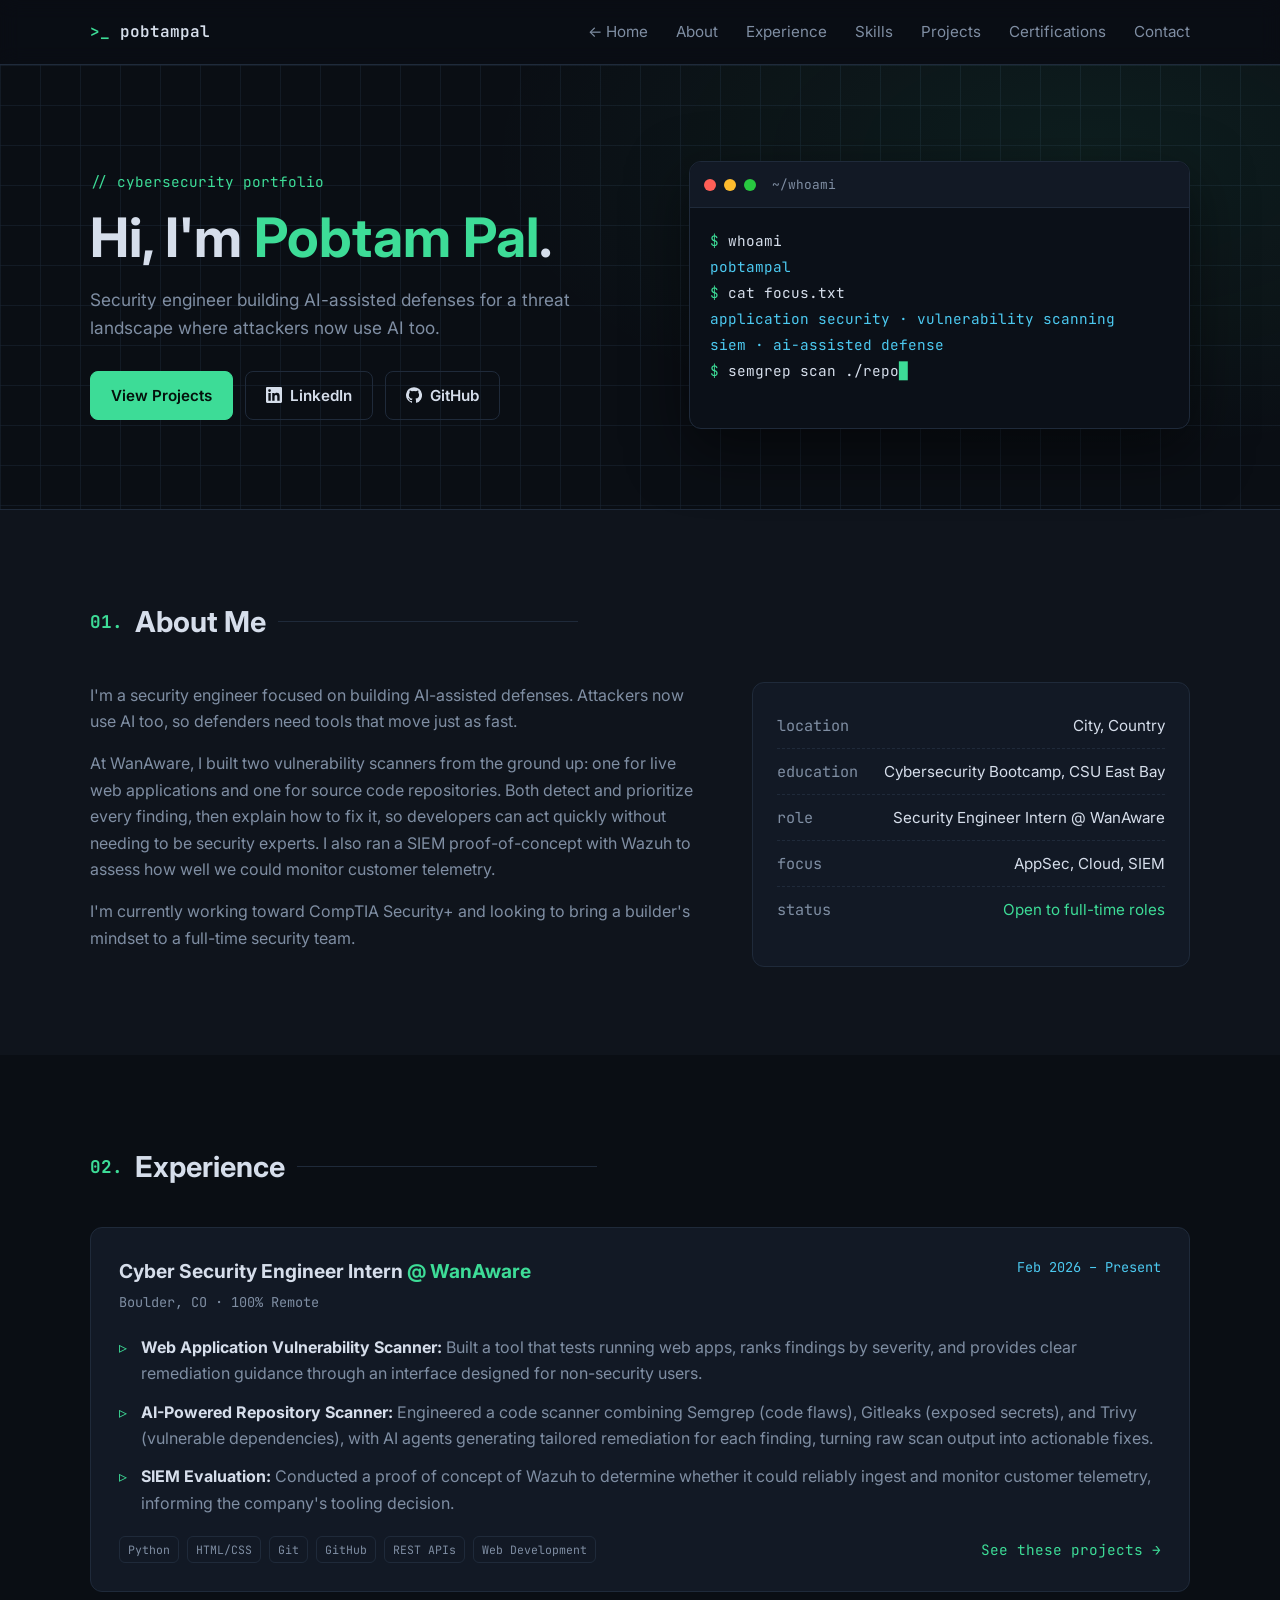
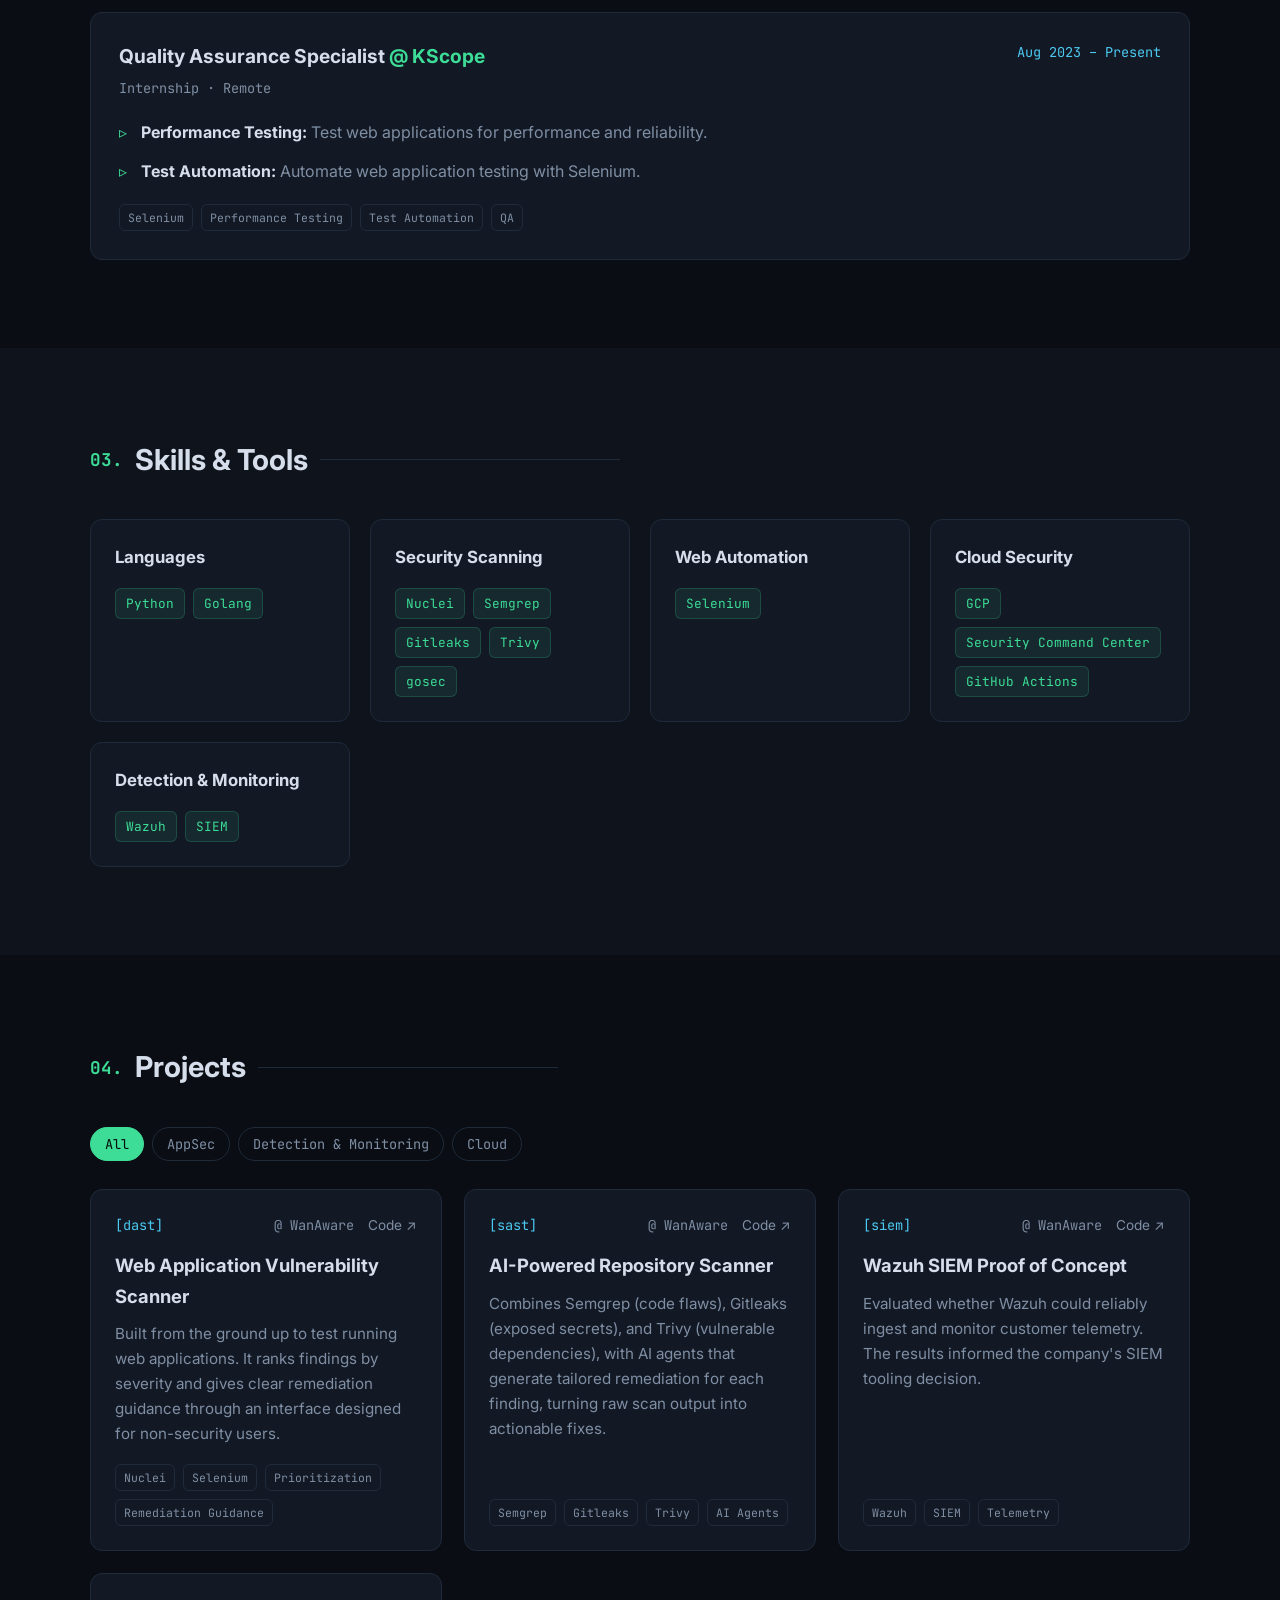
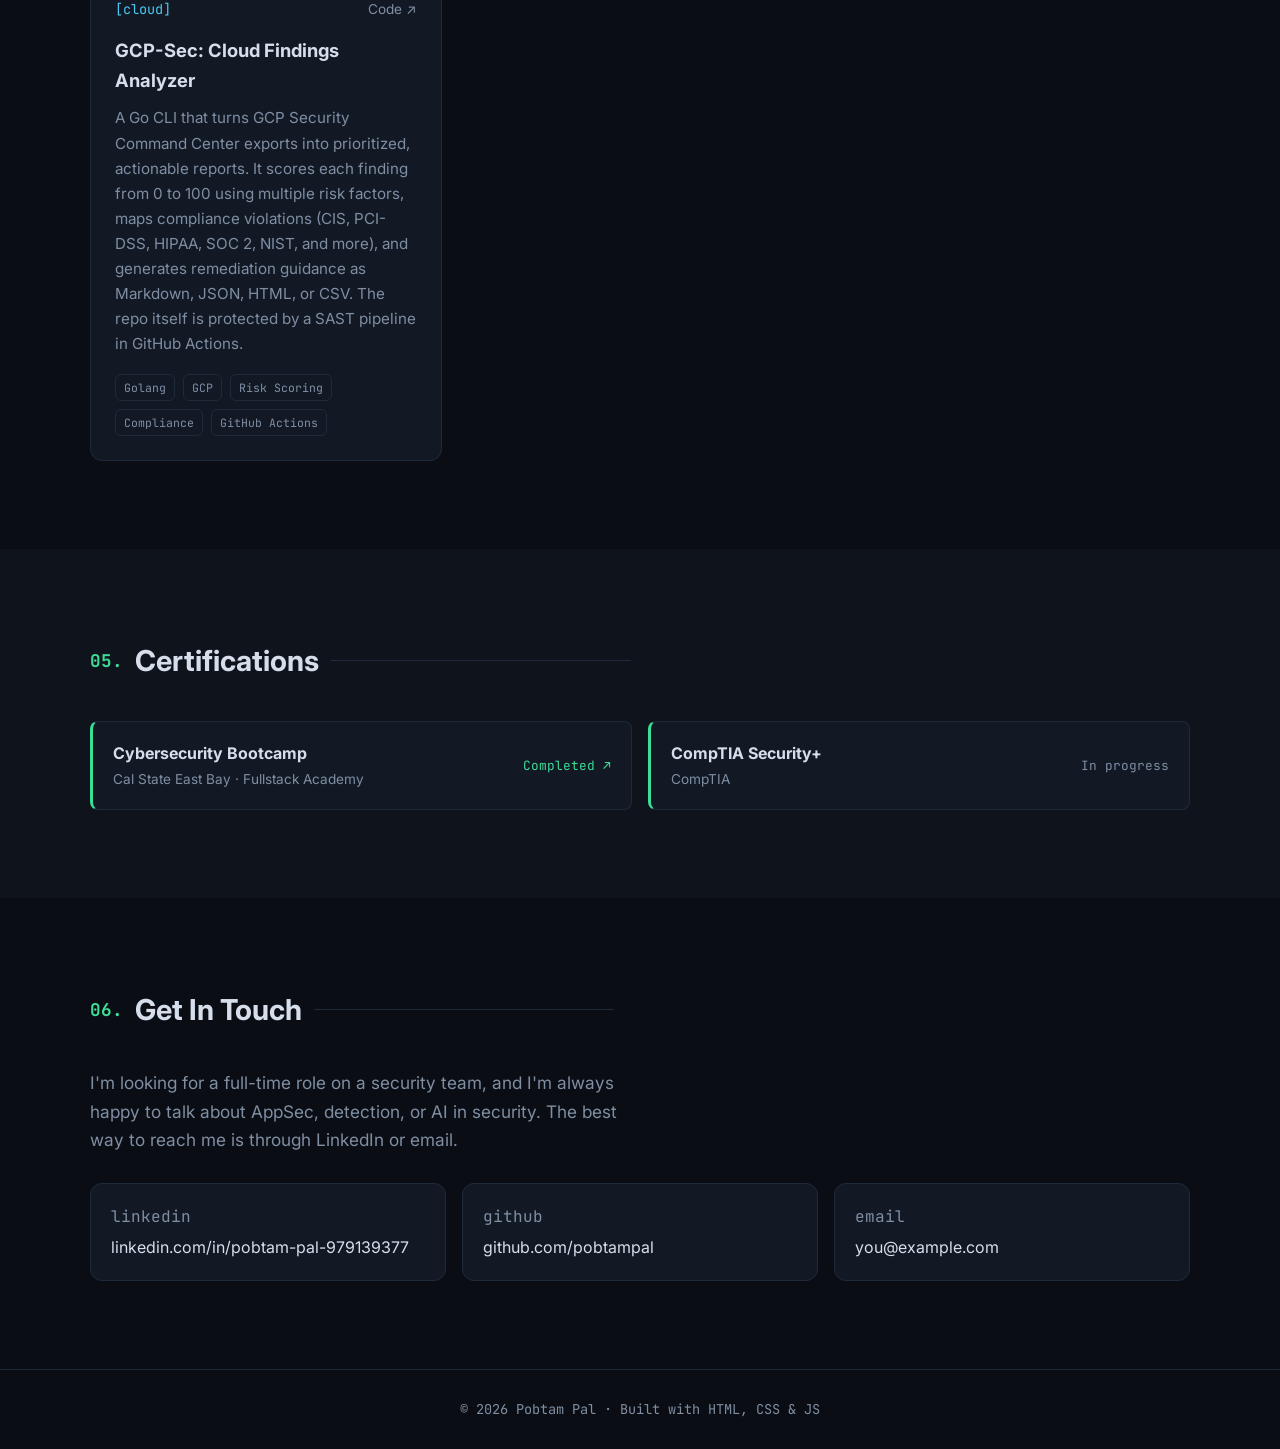
==== commit 5c98df2d: "Add education to About section Co-Authored-By: Claude Opus 5.5 <noreply@anthropic.com>" ====
--- a/cybersecurity.html
+++ b/cybersecurity.html
@@ -97,9 +97,9 @@
             </p>
           </div>
           <ul class="facts">
-            <!-- TODO: Fill in or delete the location and education rows -->
+            <!-- TODO: Fill in or delete the location row -->
             <li><span class="mono muted">location</span> City, Country</li>
-            <li><span class="mono muted">education</span> Your Degree, University</li>
+            <li><span class="mono muted">education</span> Cybersecurity Bootcamp, CSU East Bay</li>
             <li><span class="mono muted">role</span> Security Engineer Intern @ WanAware</li>
             <li><span class="mono muted">focus</span> AppSec, Cloud, SIEM</li>
             <li><span class="mono muted">status</span> <span class="accent">Open to full-time roles</span></li>
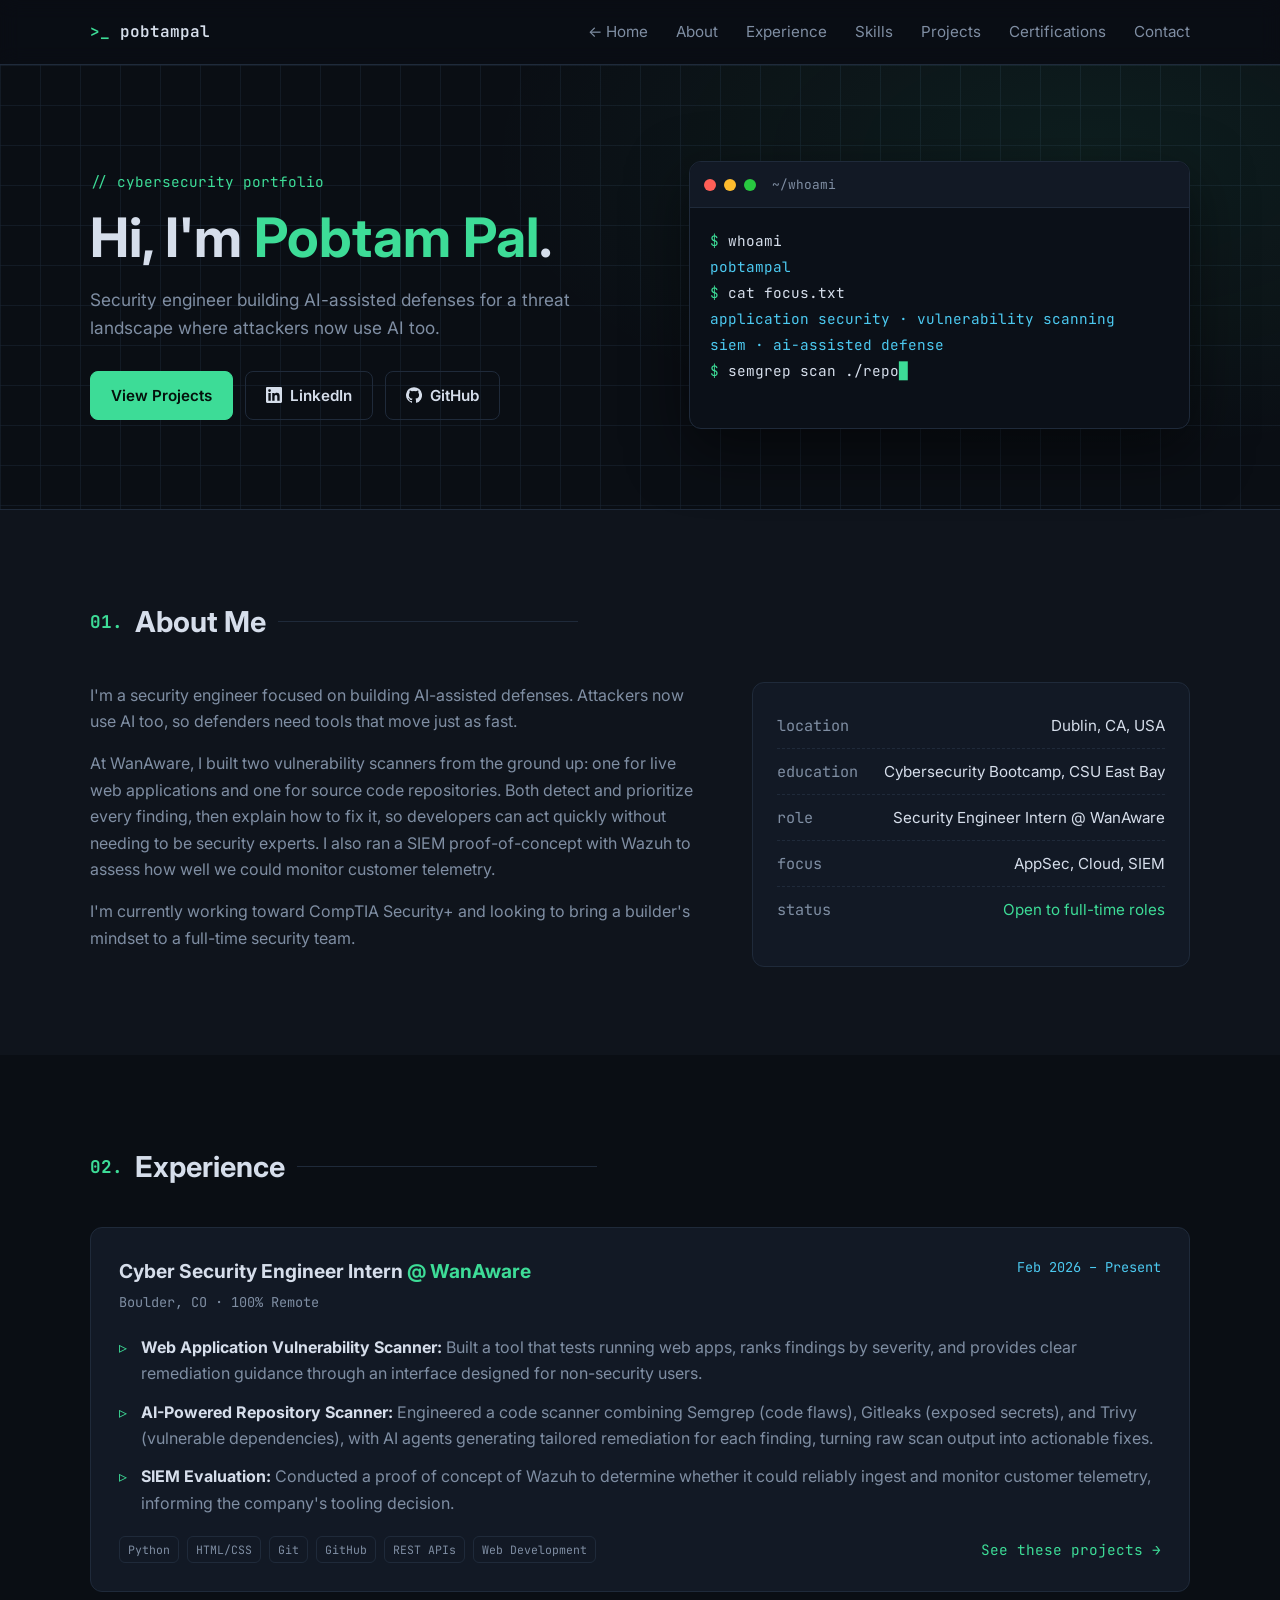
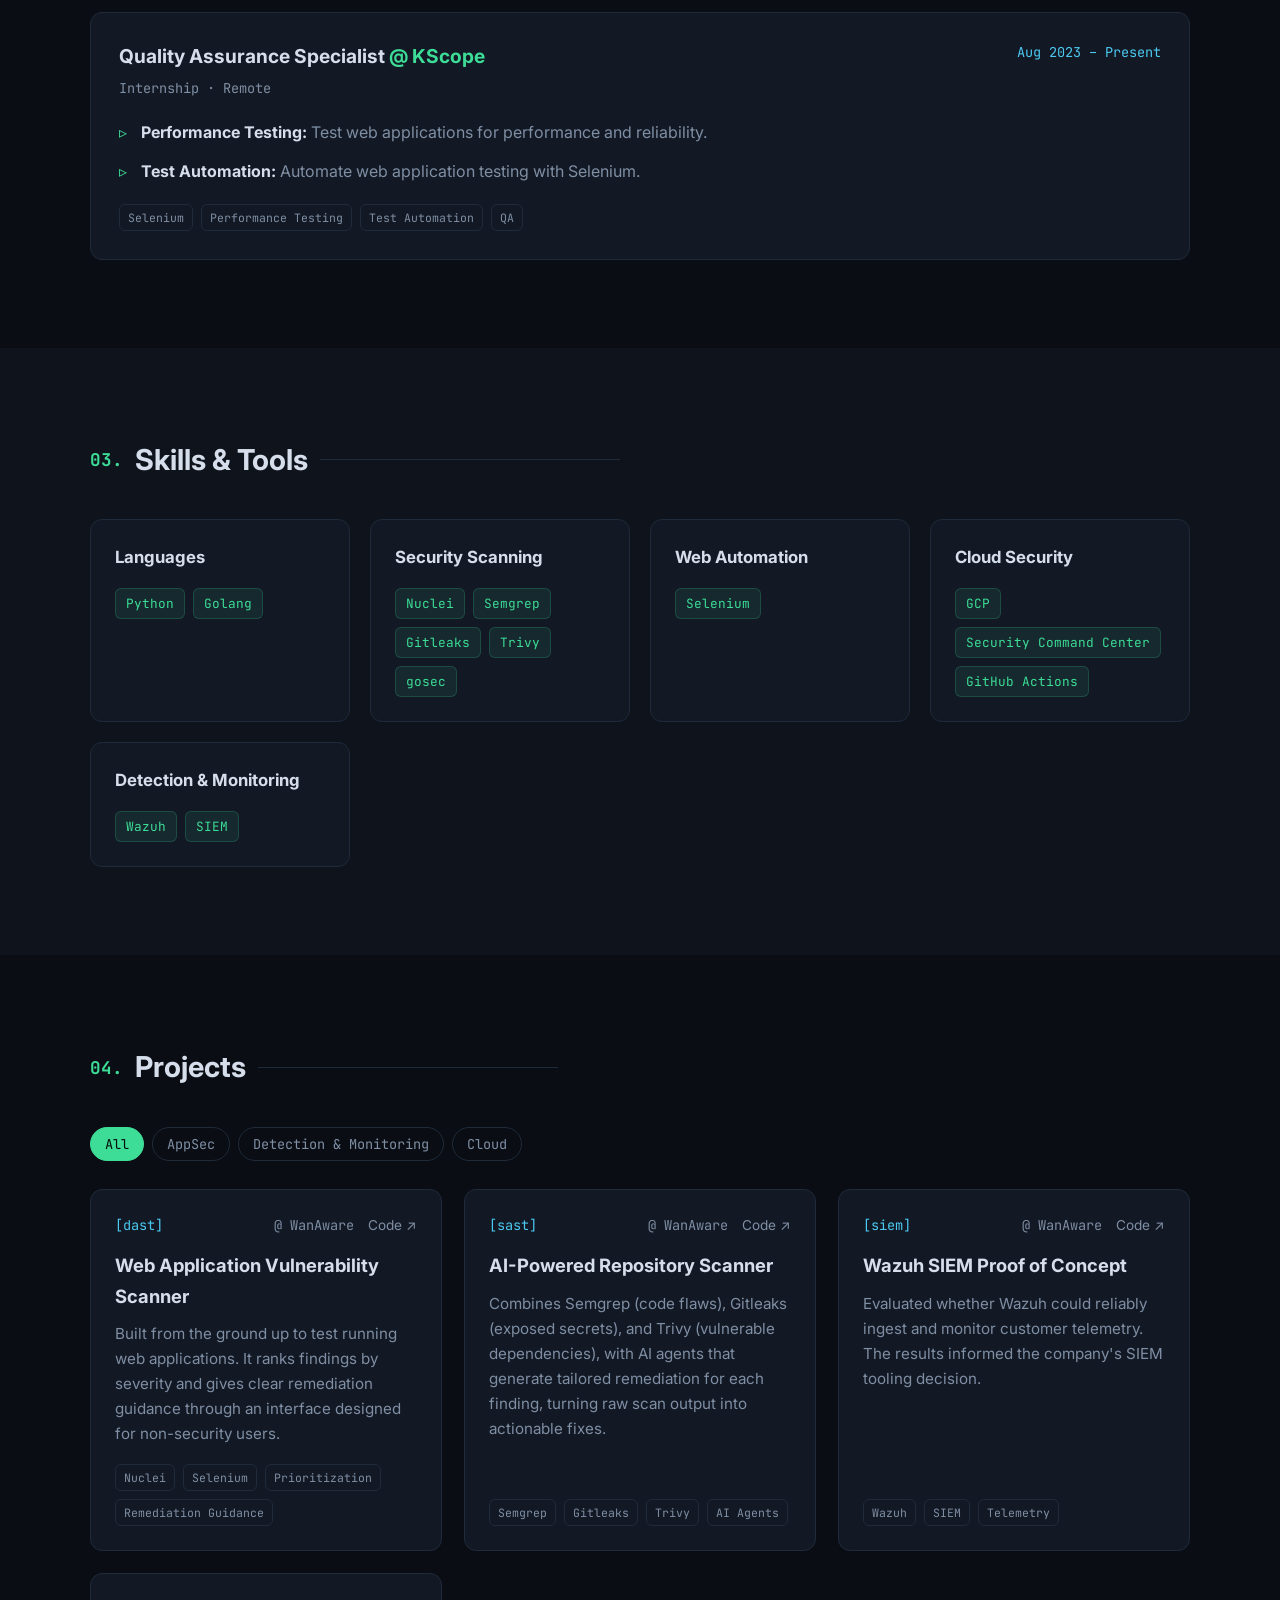
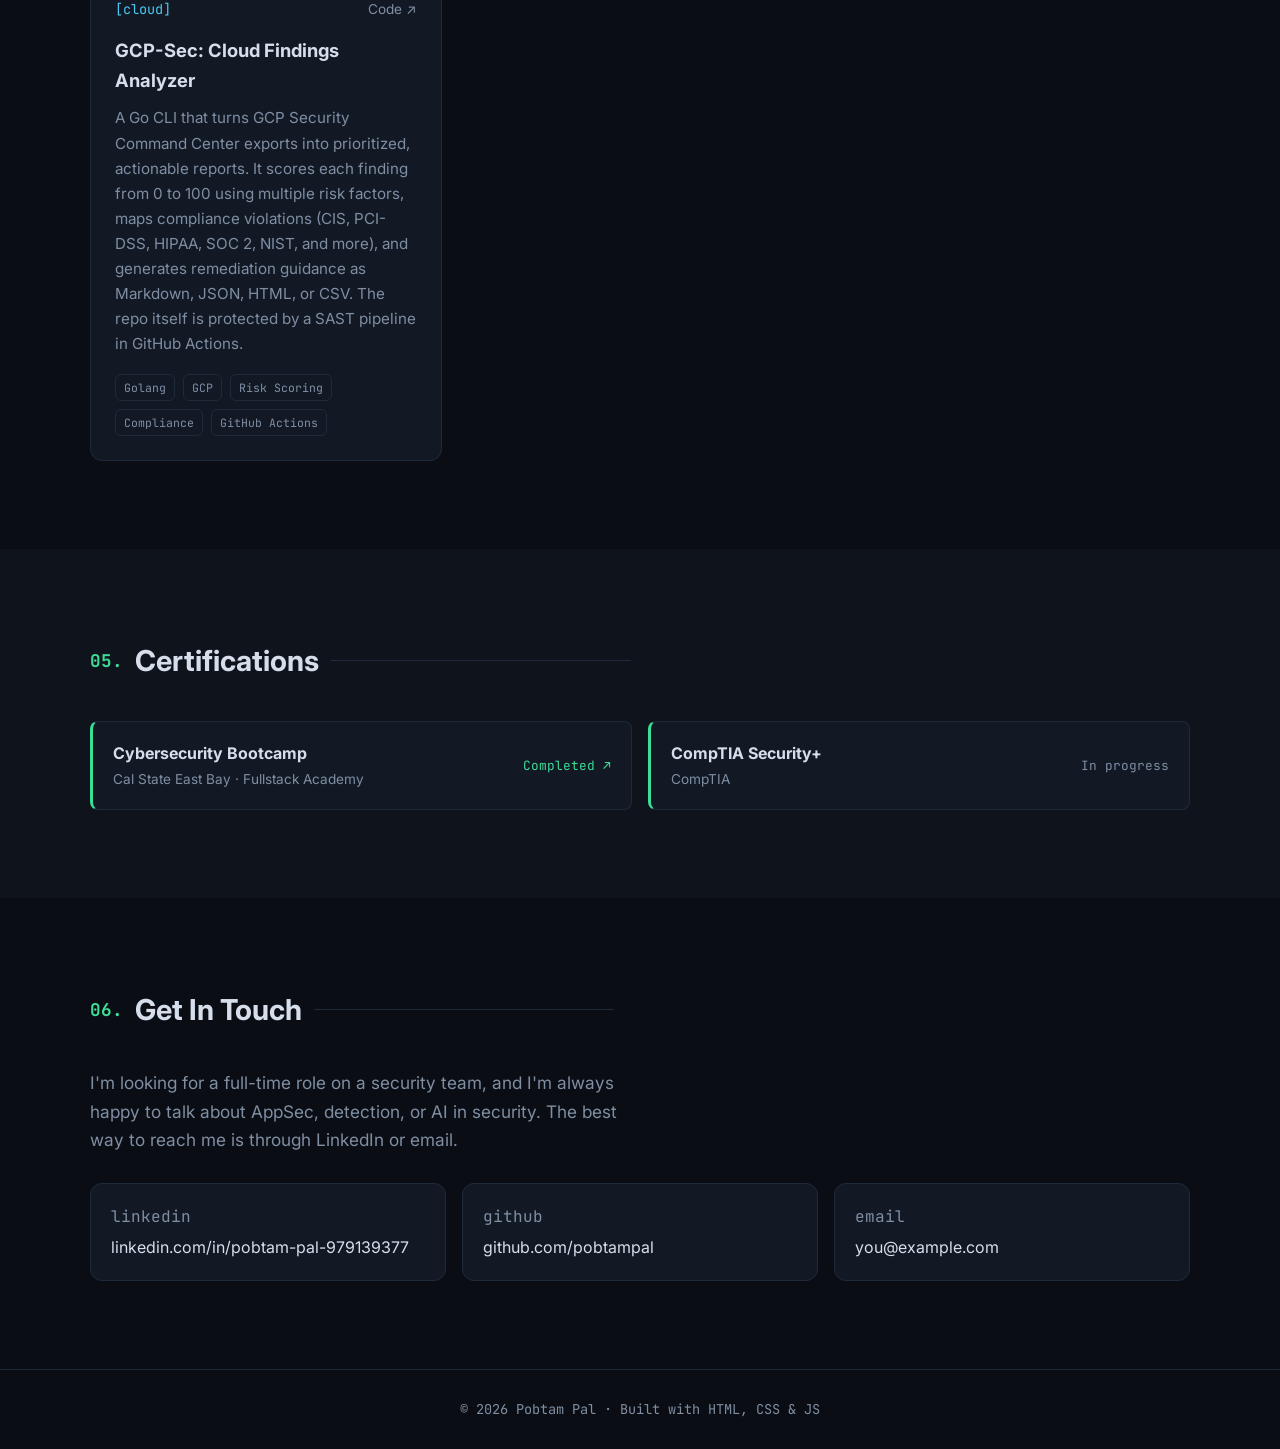
==== commit b017648e: "Add location to main and cybersecurity pages Co-Authored-By: Claude Opus 5.5 <noreply@anthropic.com>" ====
--- a/cybersecurity.html
+++ b/cybersecurity.html
@@ -97,8 +97,7 @@
             </p>
           </div>
           <ul class="facts">
-            <!-- TODO: Fill in or delete the location row -->
-            <li><span class="mono muted">location</span> City, Country</li>
+            <li><span class="mono muted">location</span> Dublin, CA, USA</li>
             <li><span class="mono muted">education</span> Cybersecurity Bootcamp, CSU East Bay</li>
             <li><span class="mono muted">role</span> Security Engineer Intern @ WanAware</li>
             <li><span class="mono muted">focus</span> AppSec, Cloud, SIEM</li>
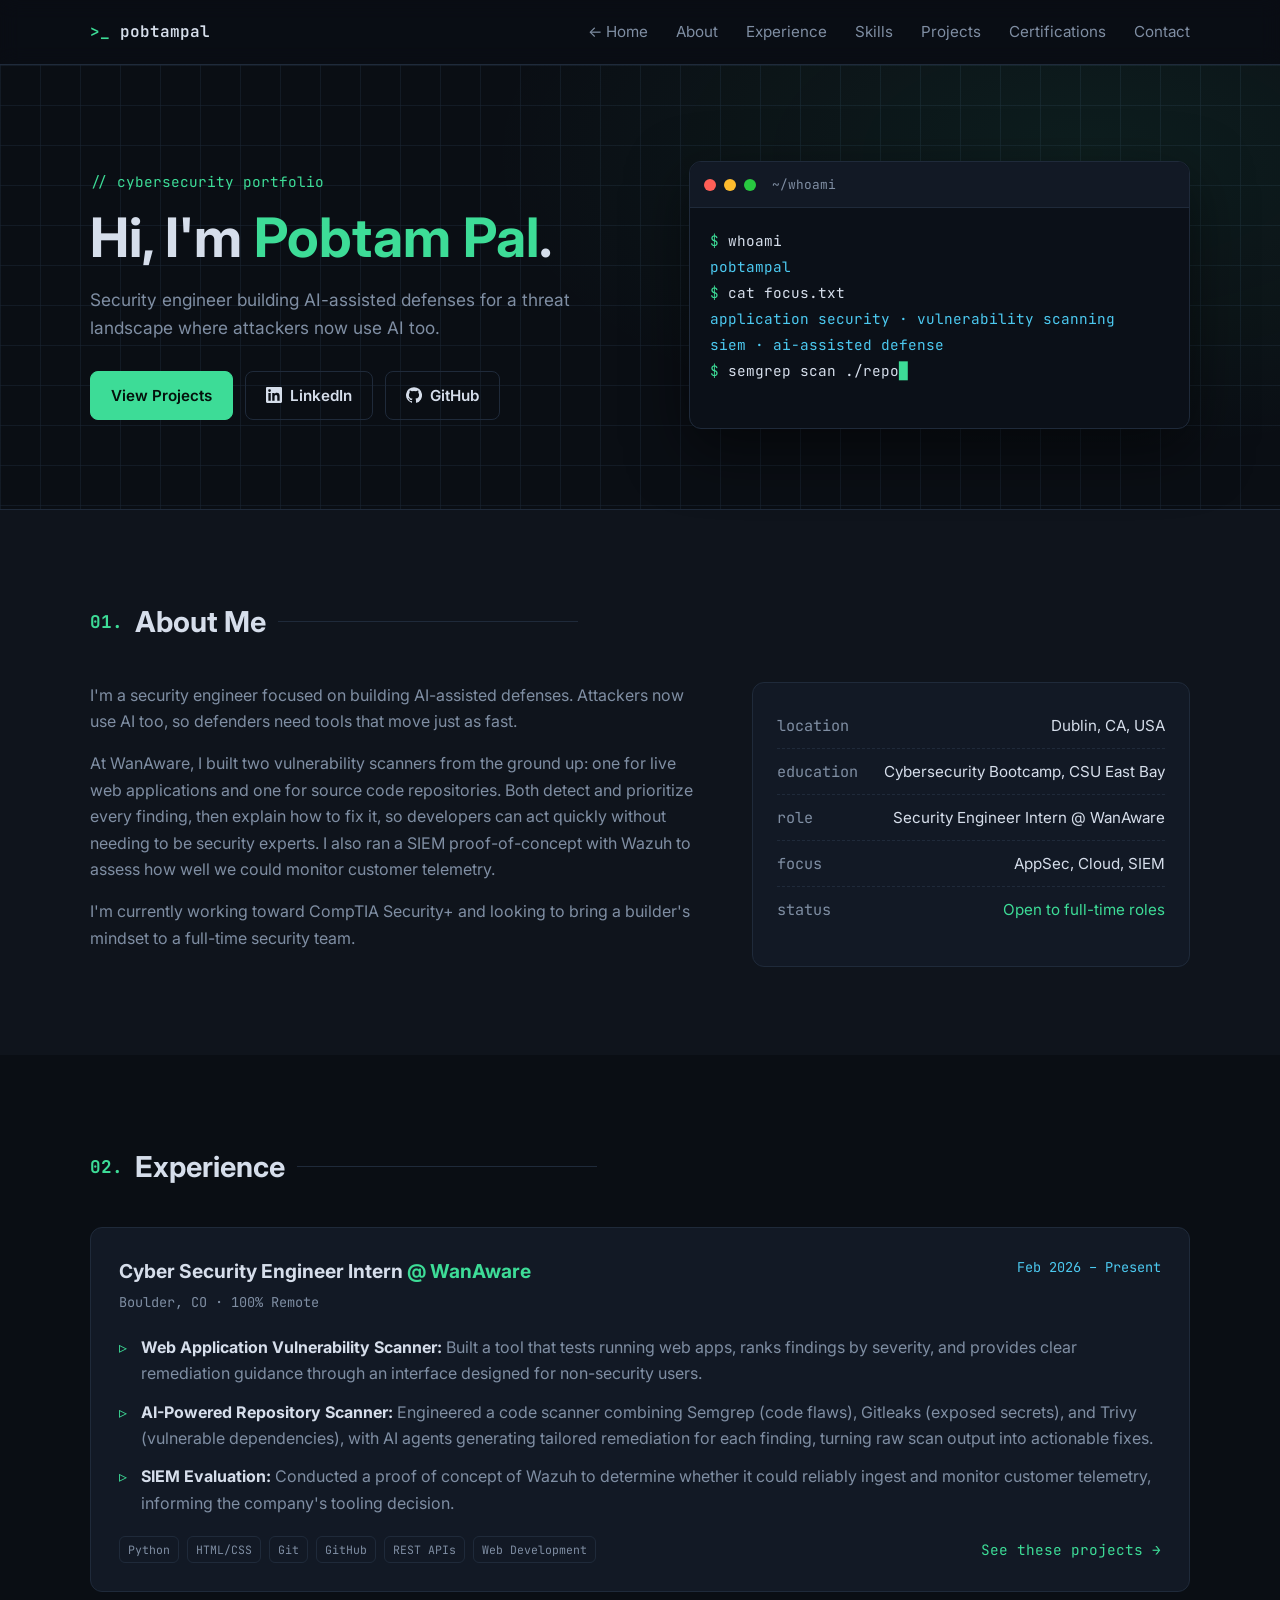
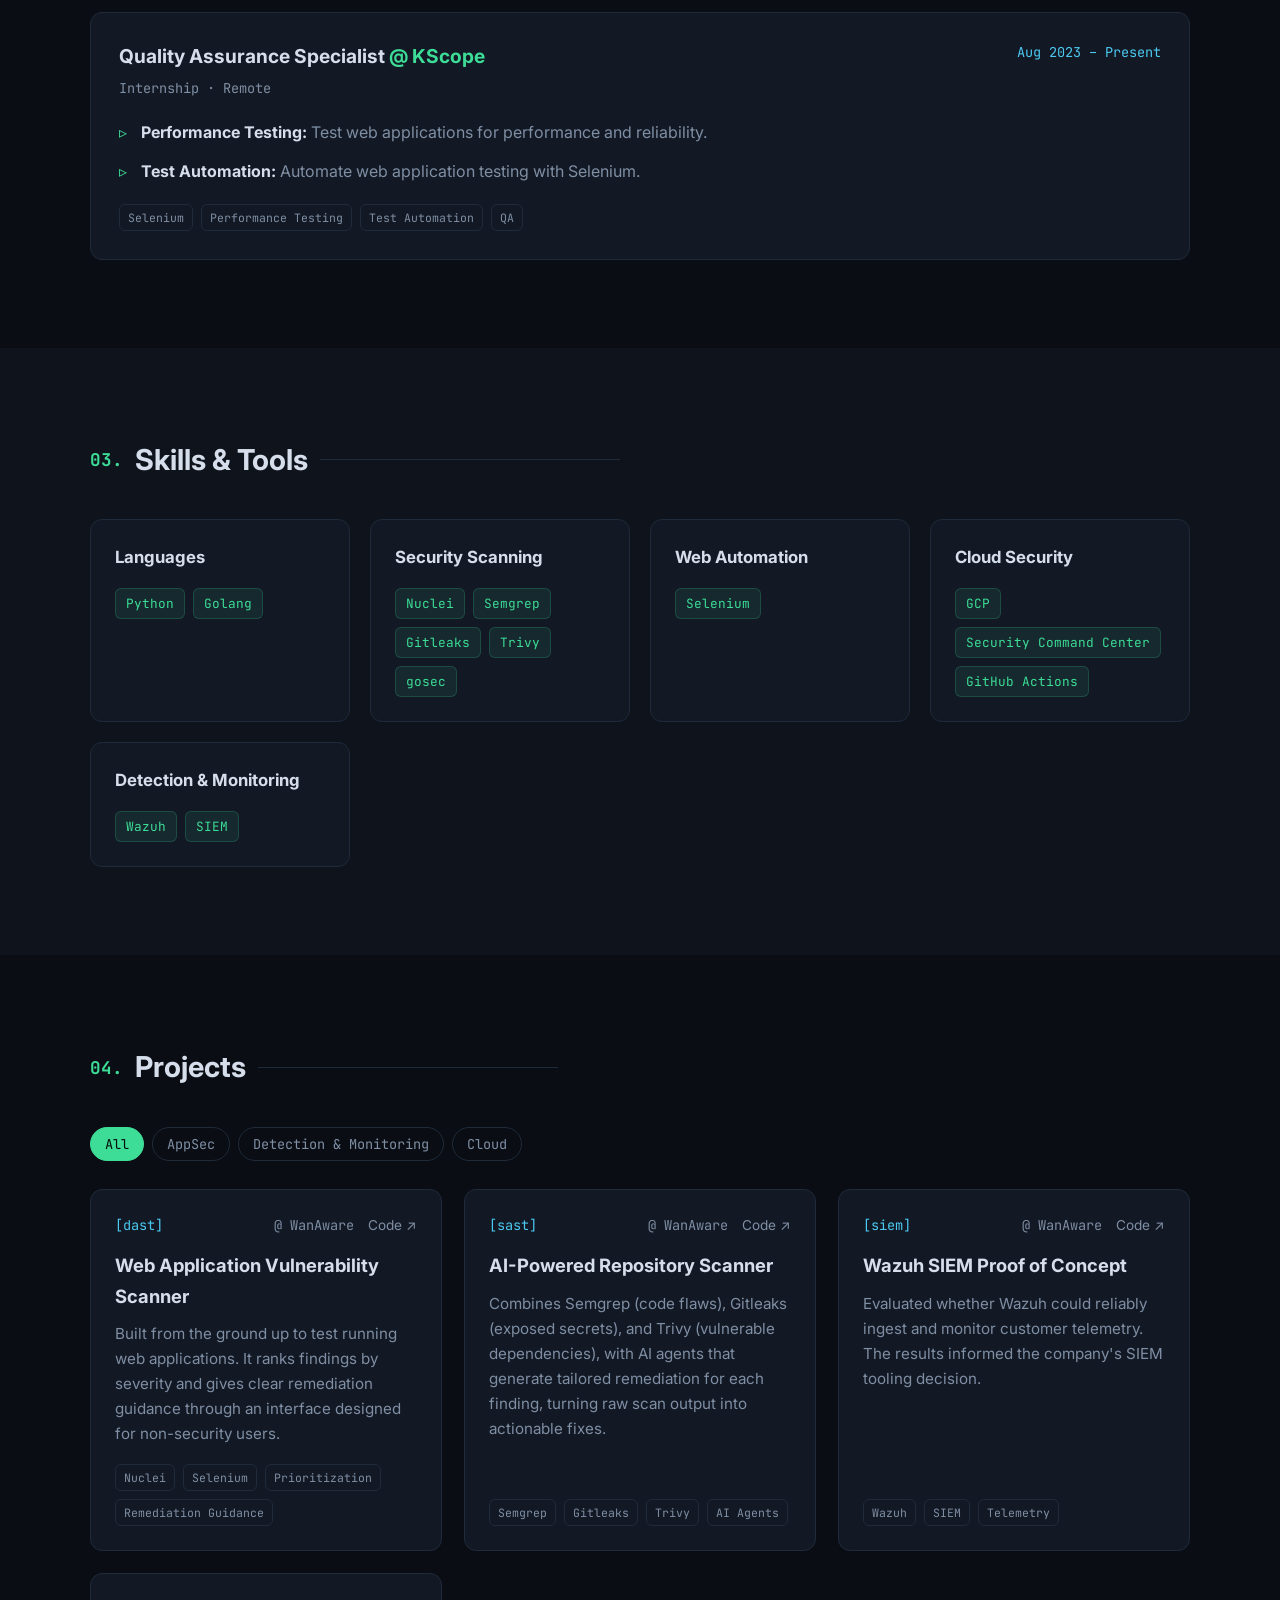
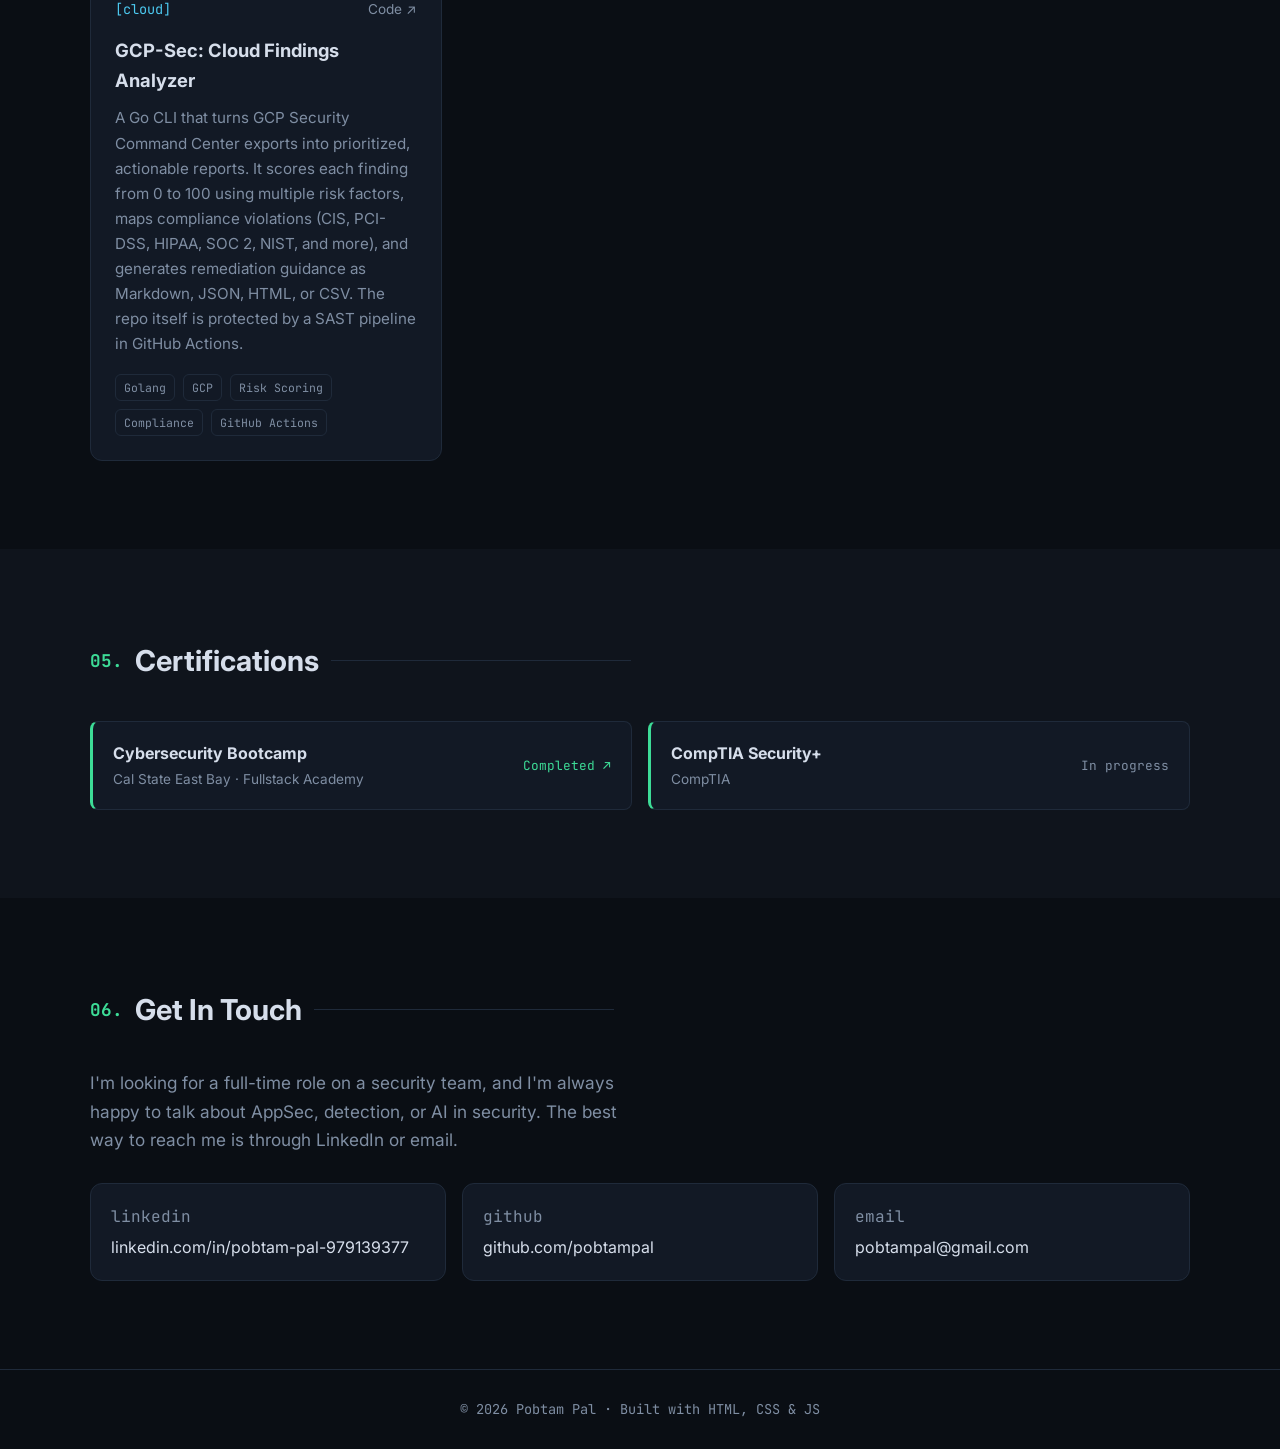
==== commit f795ae0a: "Add contact email and remove phone number Co-Authored-By: Claude Opus 5.5 <noreply@anthropic.com>" ====
--- a/cybersecurity.html
+++ b/cybersecurity.html
@@ -359,9 +359,9 @@
             <span class="mono muted">github</span>
             <span>github.com/pobtampal</span>
           </a>
-          <a href="mailto:you@example.com" class="contact-card">
+          <a href="mailto:pobtampal@gmail.com" class="contact-card">
             <span class="mono muted">email</span>
-            <span>you@example.com</span>
+            <span>pobtampal@gmail.com</span>
           </a>
         </div>
       </div>
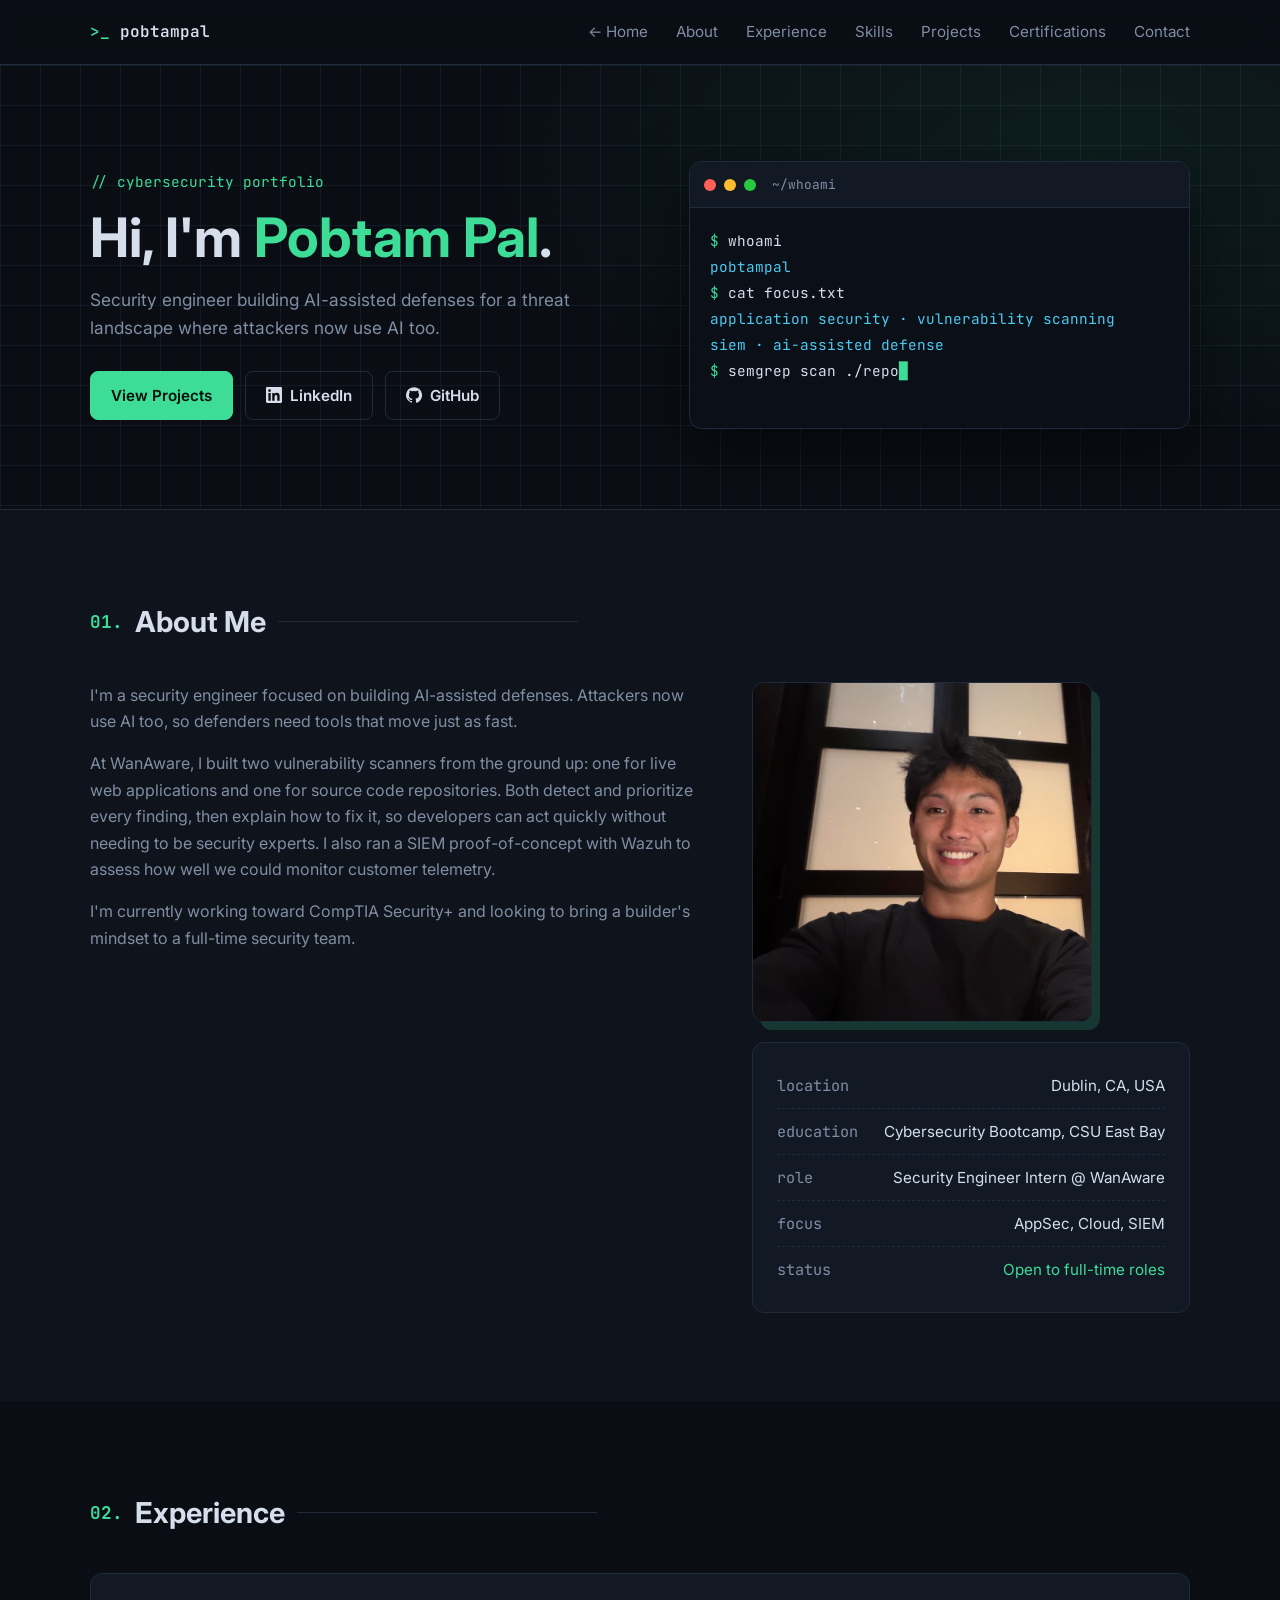
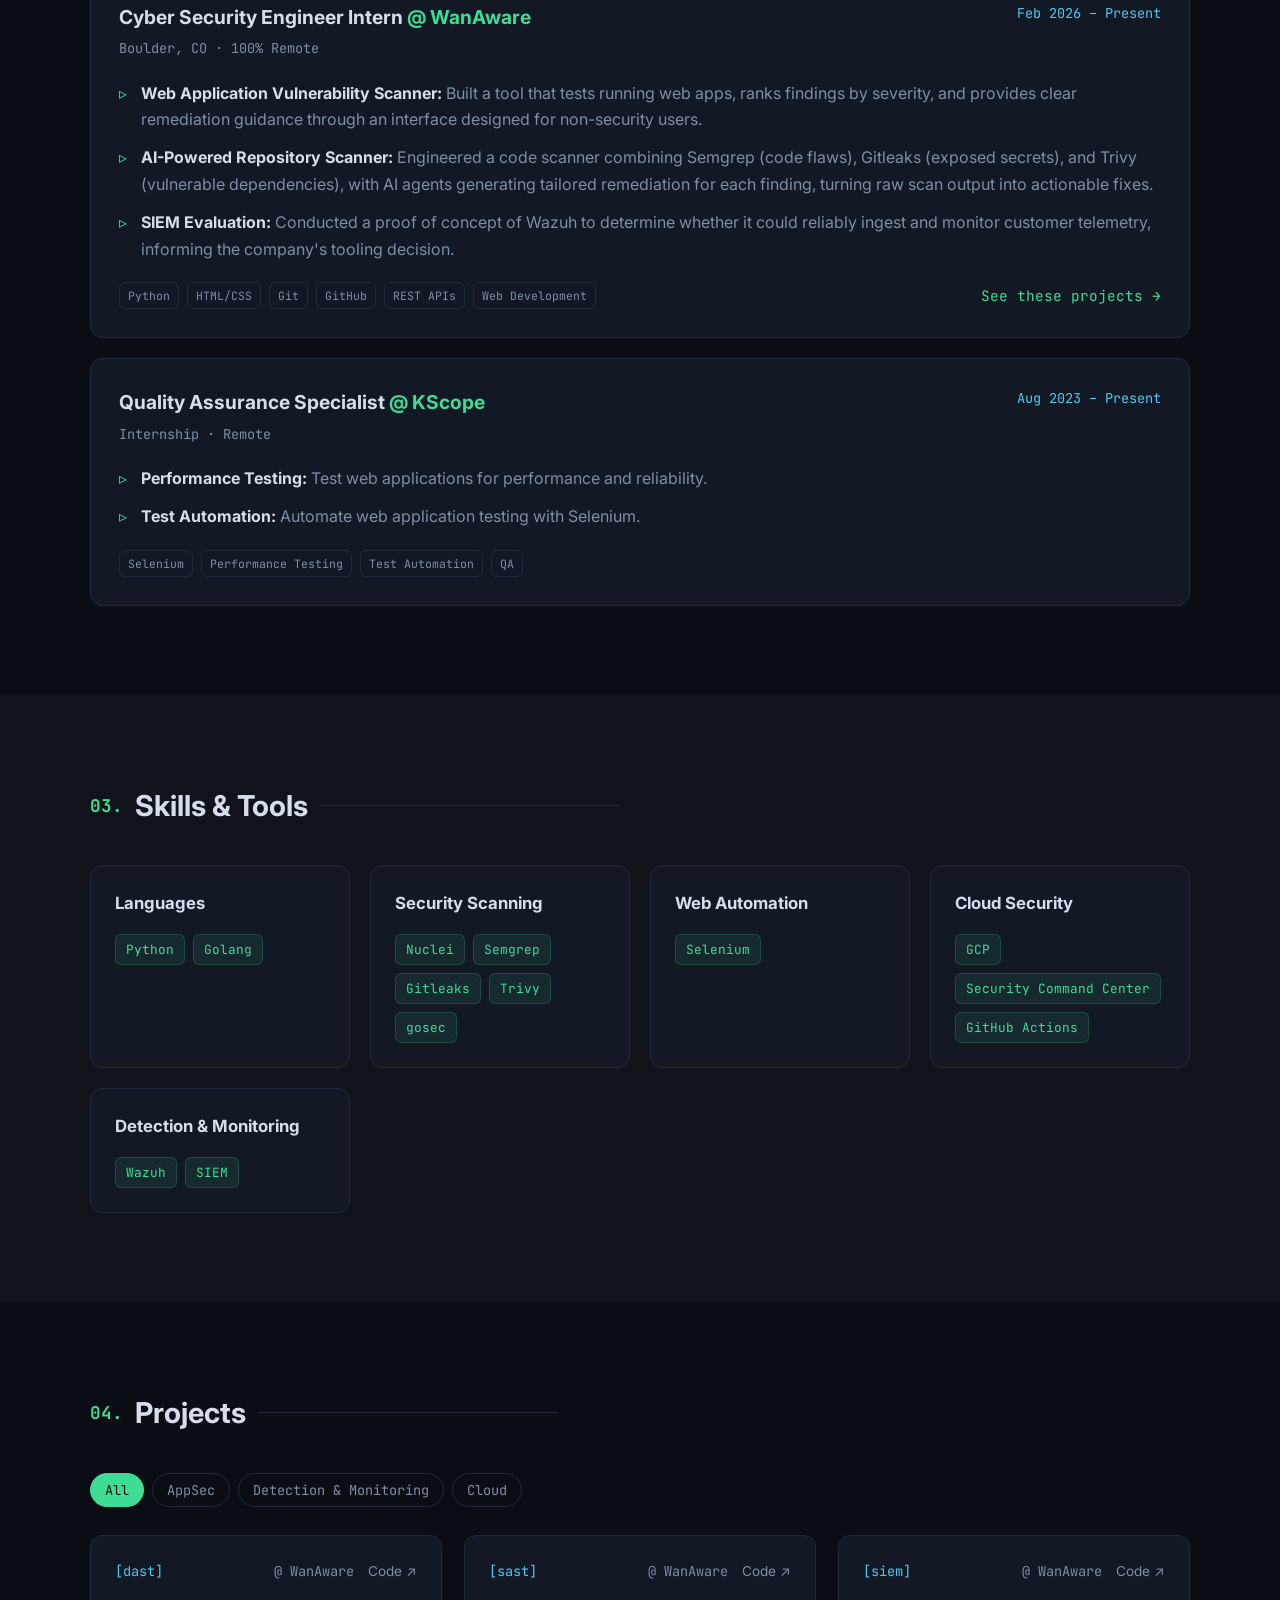
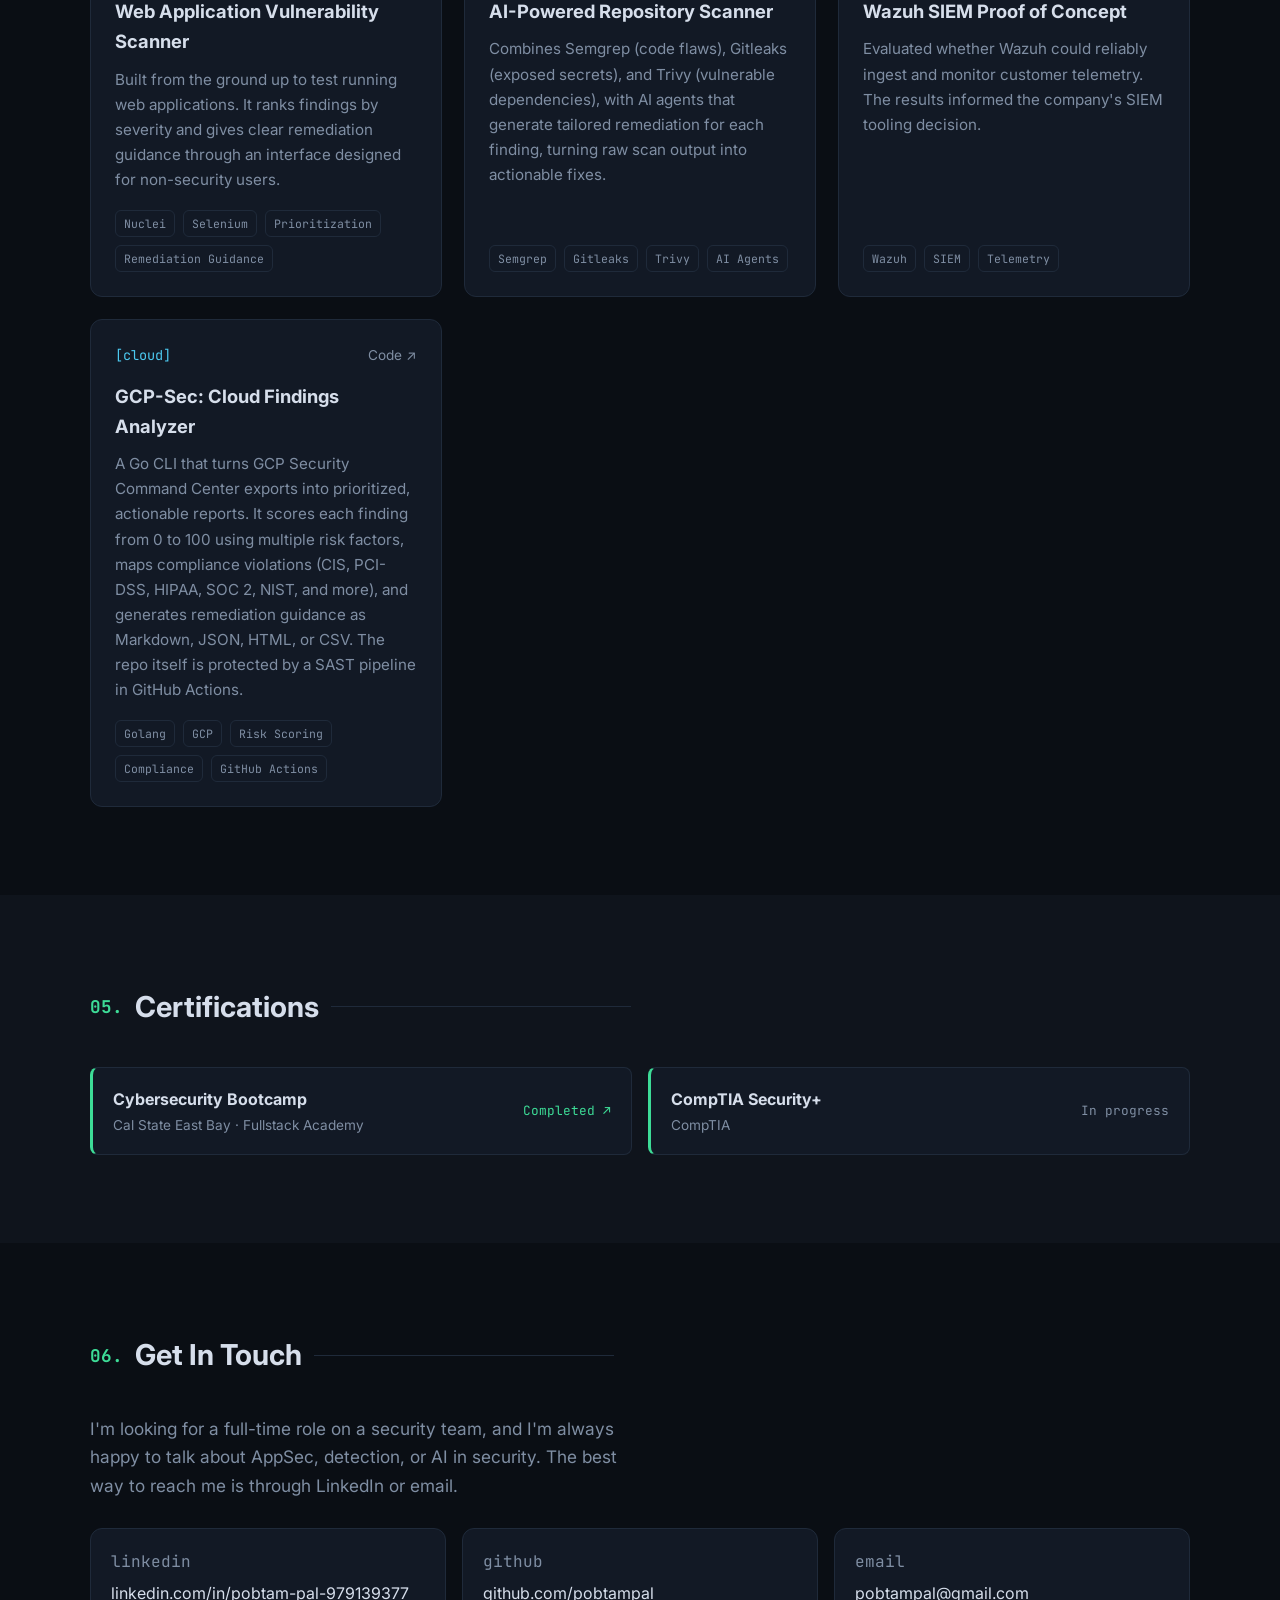
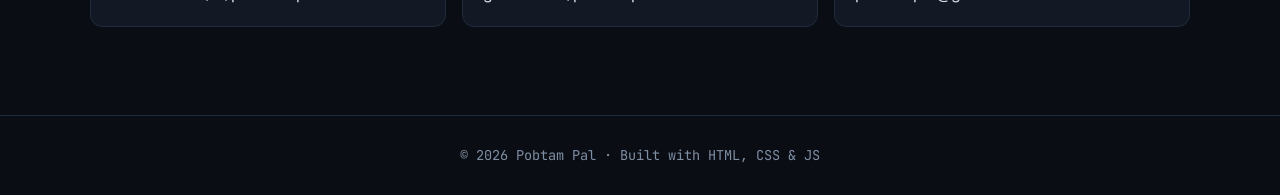
==== commit a5709505: "Add profile photo to About section Co-Authored-By: Claude Opus 5.5 <noreply@anthropic.com>" ====
--- a/cybersecurity.html
+++ b/cybersecurity.html
@@ -96,6 +96,8 @@
               builder's mindset to a full-time security team.
             </p>
           </div>
+          <div class="about-side">
+            <img src="images/about.jpg" alt="Pobtam Pal" class="about-photo" width="852" height="900" loading="lazy" />
           <ul class="facts">
             <li><span class="mono muted">location</span> Dublin, CA, USA</li>
             <li><span class="mono muted">education</span> Cybersecurity Bootcamp, CSU East Bay</li>
@@ -103,6 +105,7 @@
             <li><span class="mono muted">focus</span> AppSec, Cloud, SIEM</li>
             <li><span class="mono muted">status</span> <span class="accent">Open to full-time roles</span></li>
           </ul>
+          </div>
         </div>
       </div>
     </section>
--- a/styles.css
+++ b/styles.css
@@ -106,6 +106,12 @@
 /* About */
 .about-grid { display: grid; grid-template-columns: 1.4fr 1fr; gap: 48px; }
 .about-grid p { margin-top: 0; color: var(--muted); }
+.about-side { display: flex; flex-direction: column; gap: 20px; }
+.about-photo {
+  width: 100%; max-width: 340px; height: auto; aspect-ratio: 1; object-fit: cover; object-position: 50% 35%;
+  border-radius: var(--radius); border: 1px solid var(--border);
+  box-shadow: 8px 8px 0 rgba(61, 220, 151, 0.18);
+}
 .facts { list-style: none; padding: 20px 24px; margin: 0; background: var(--card); border: 1px solid var(--border); border-radius: var(--radius); }
 .facts li { display: flex; justify-content: space-between; gap: 16px; padding: 10px 0; border-bottom: 1px dashed var(--border); font-size: 0.95rem; }
 .facts li:last-child { border-bottom: 0; }
